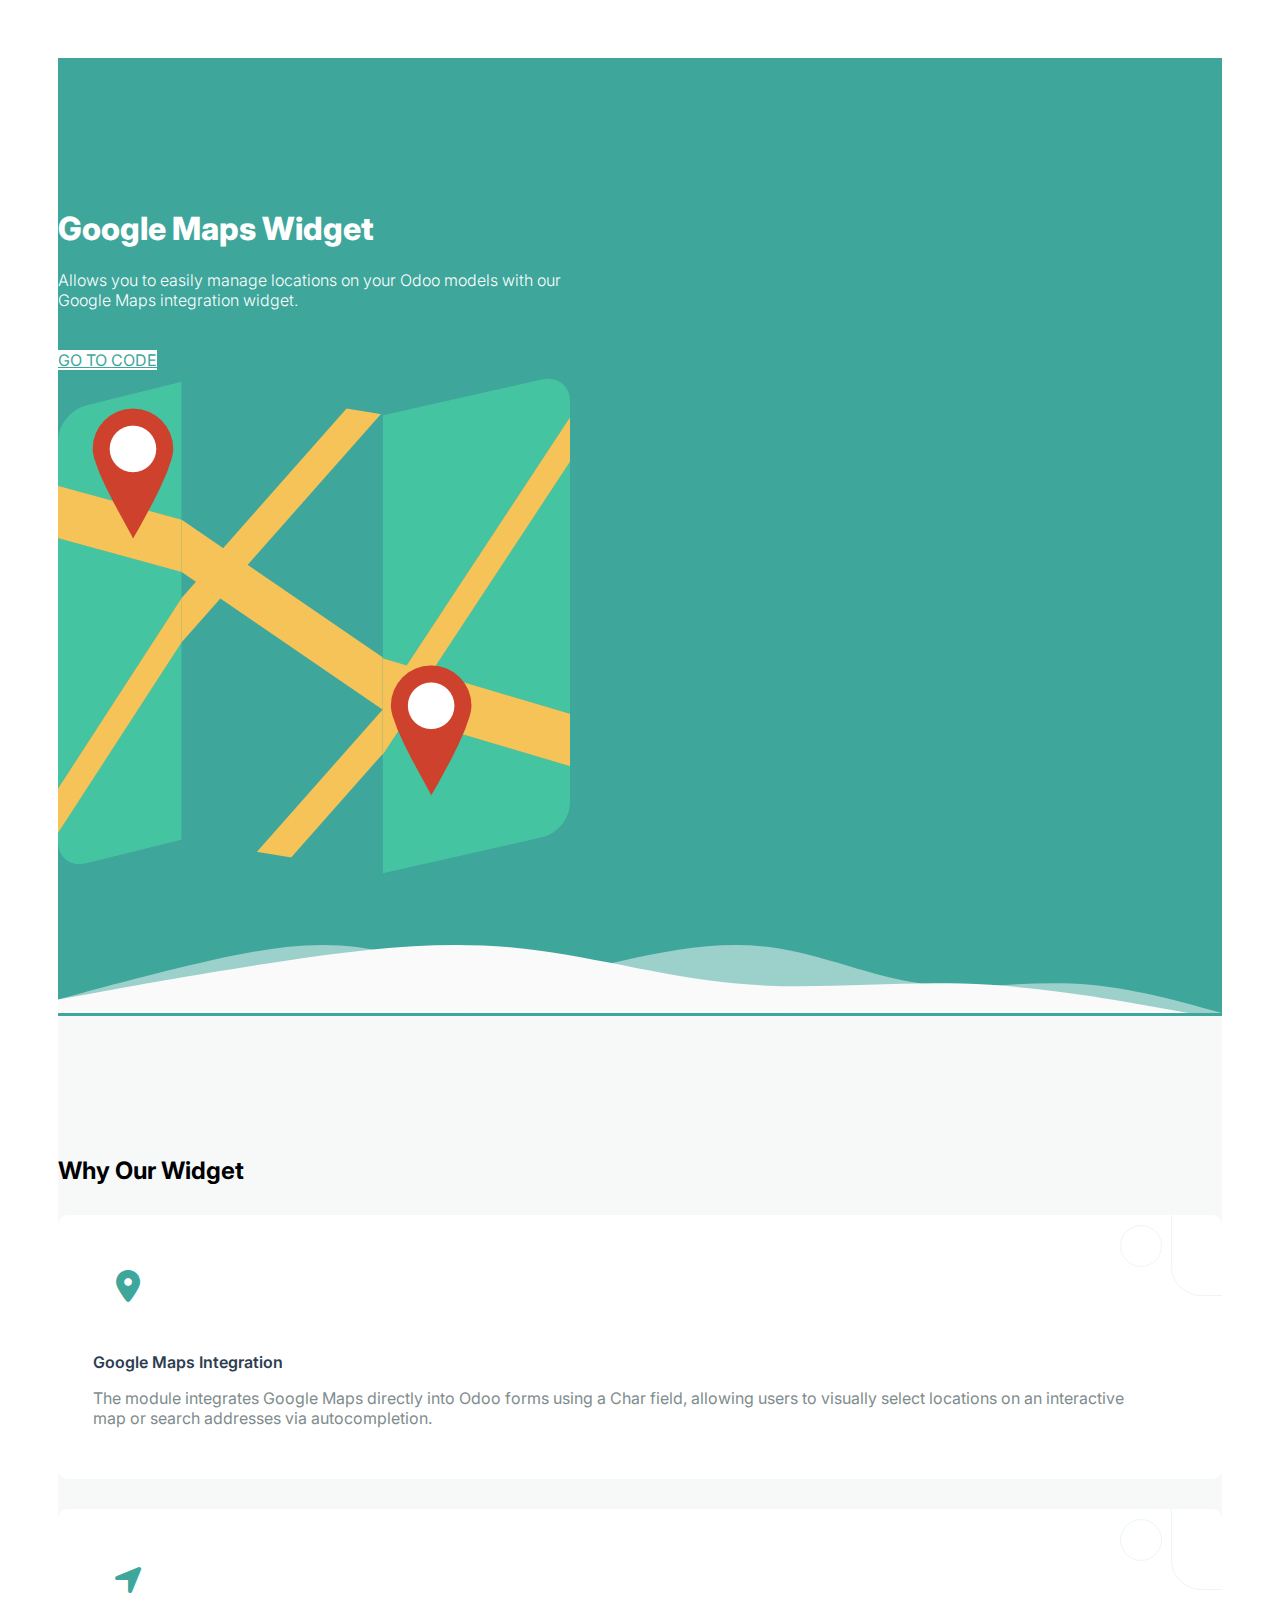
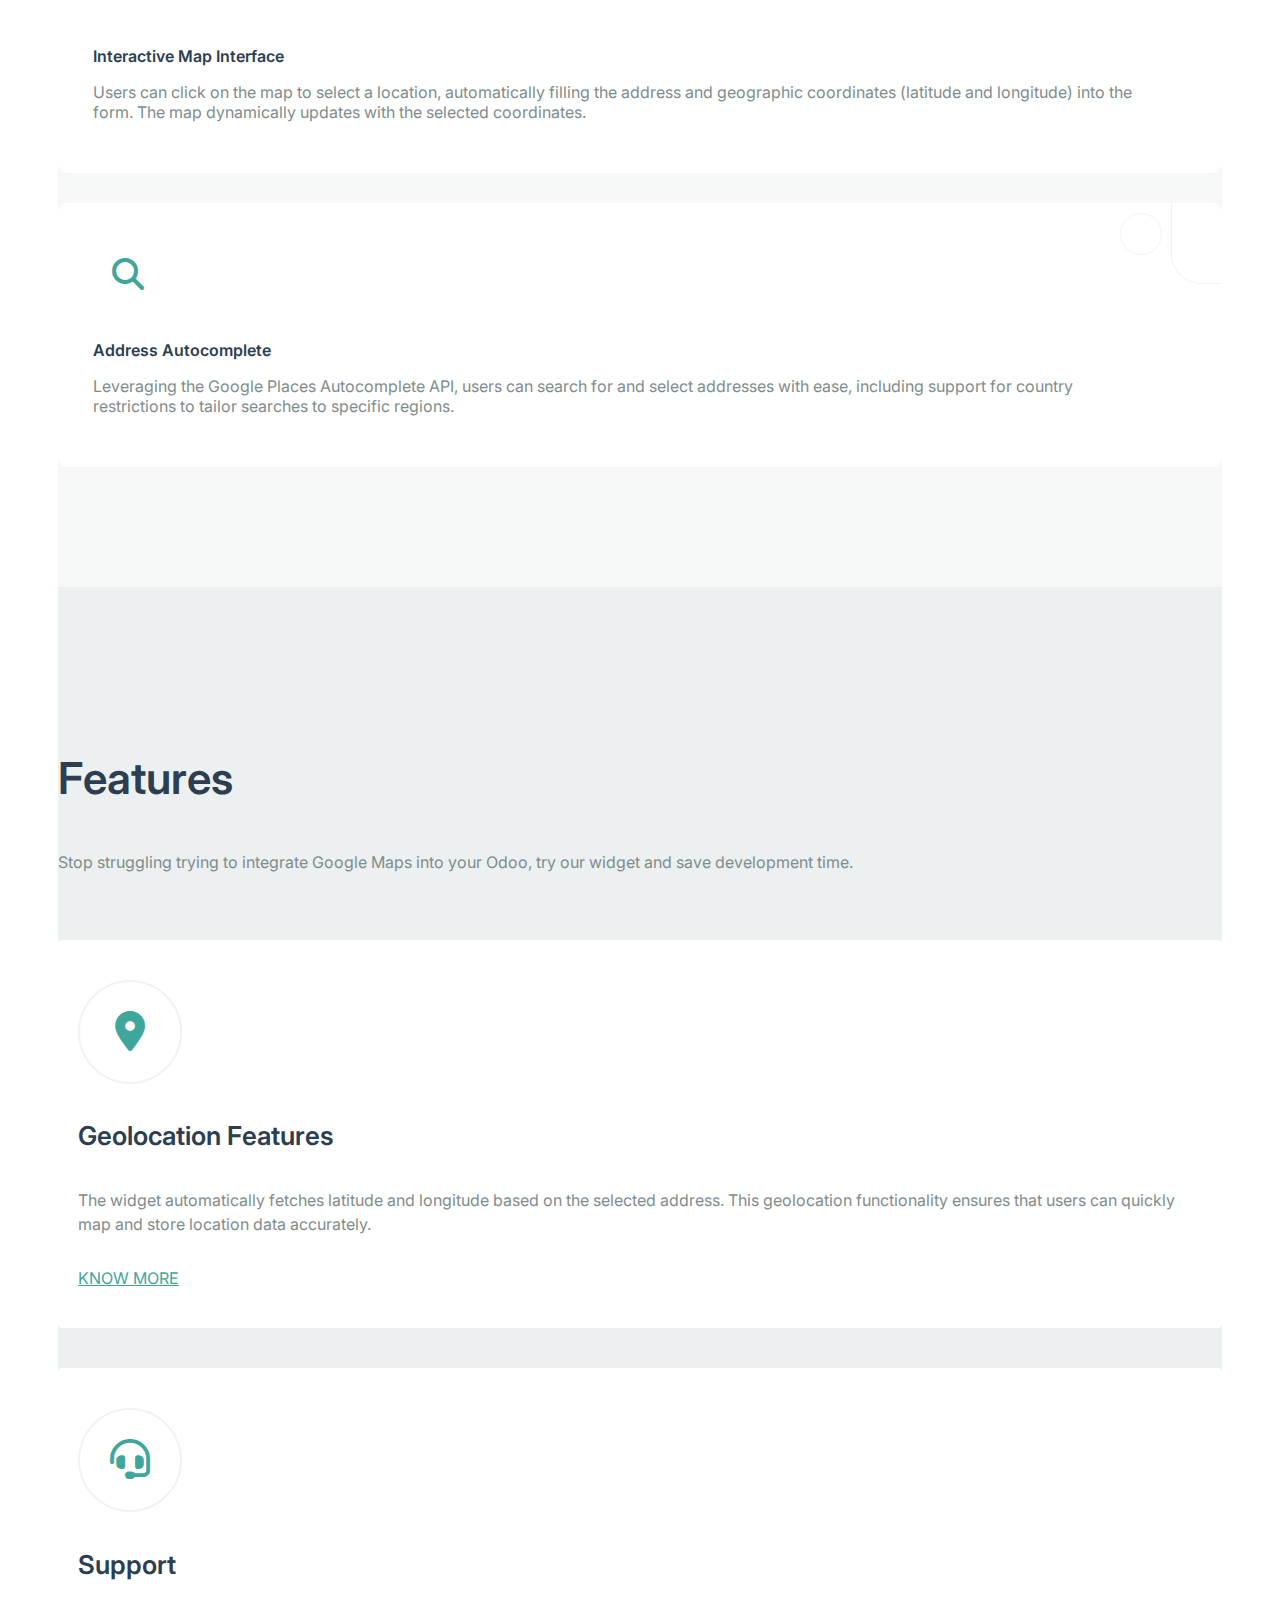
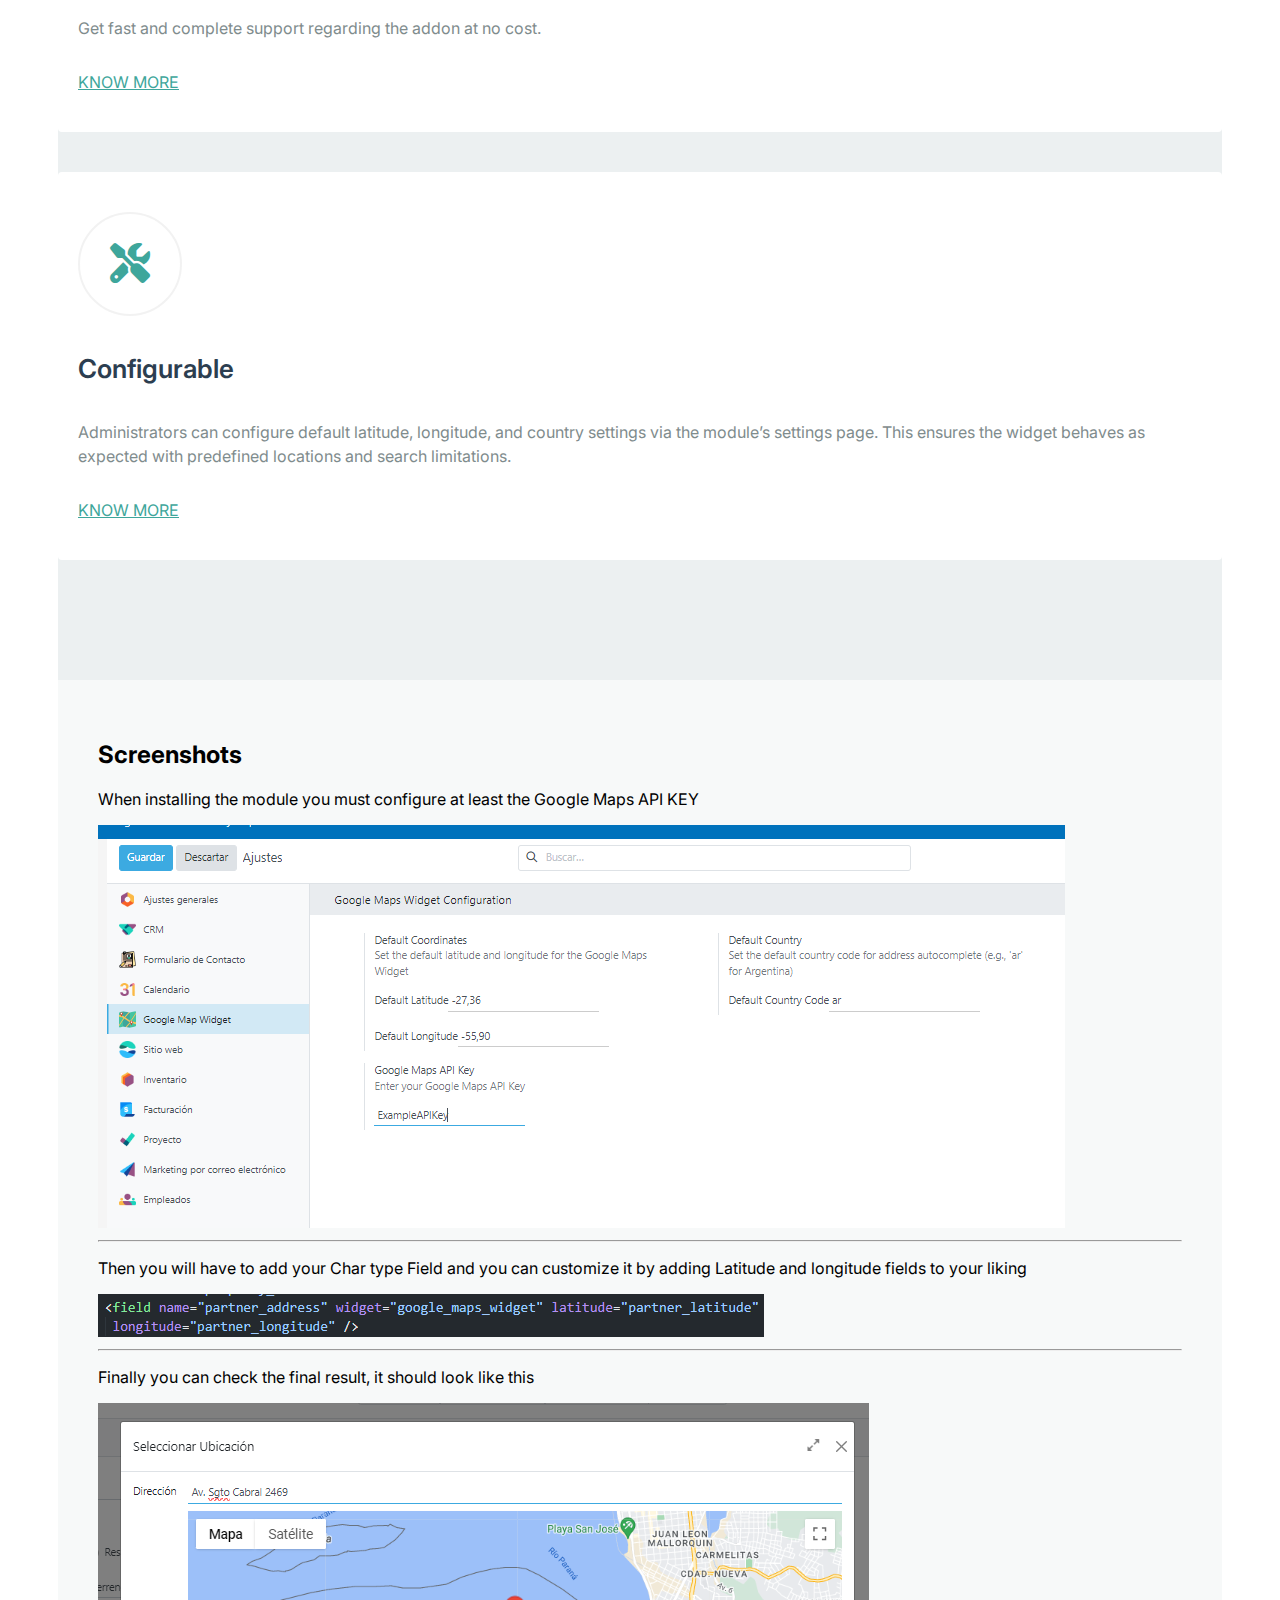
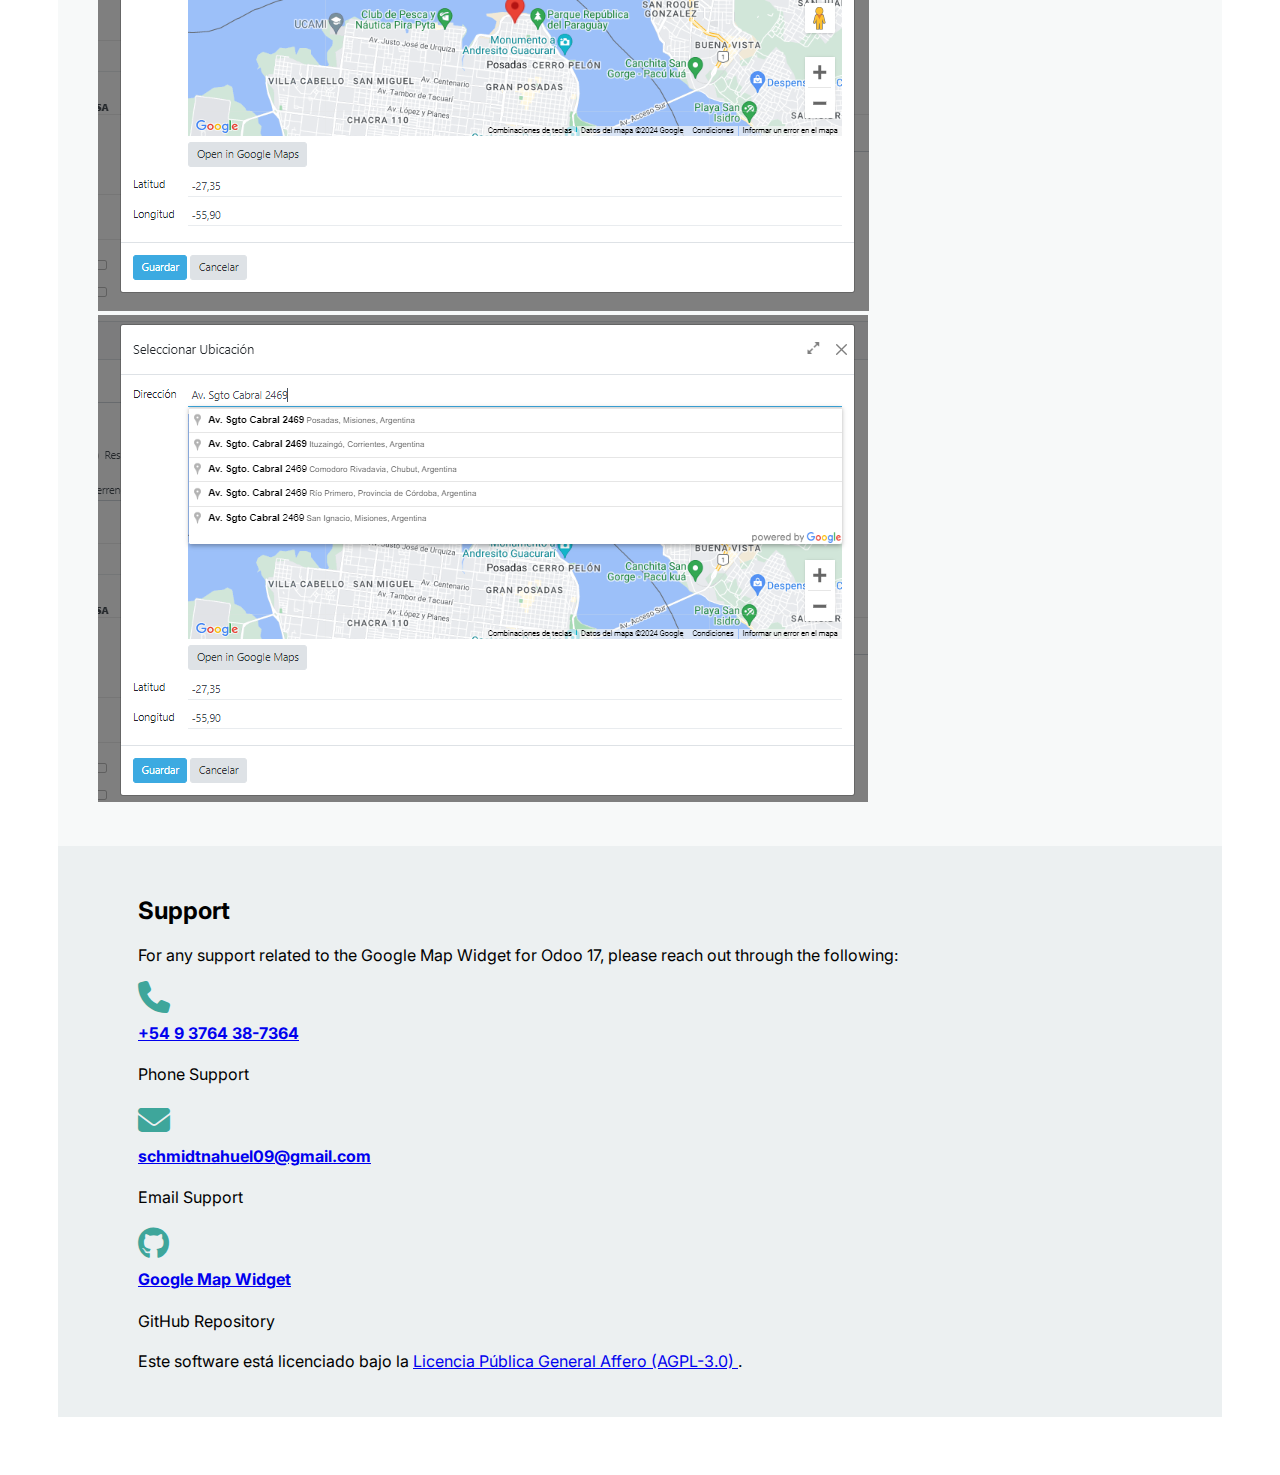
==== google_maps_widget/static/description/index.html @ 8536f98c "Organize module files into separate folder" ====
<!DOCTYPE html>
<html lang="en">
  <head>
    <meta charset="UTF-8" />
    <meta name="viewport" content="width=device-width, initial-scale=1.0" />
    <title>Google Map Widget for Odoo 17</title>
    <link
      rel="stylesheet"
      href="https://cdn.ayroui.com/1.0/css/bootstrap.min.css"
    />
    <link
      href="https://cdnjs.cloudflare.com/ajax/libs/font-awesome/6.2.1/css/all.min.css"
      rel="stylesheet"
    />
    <link rel="preconnect" href="https://fonts.googleapis.com" />
    <link rel="preconnect" href="https://fonts.gstatic.com" crossorigin />
    <link
      href="https://fonts.googleapis.com/css2?family=Inter:wght@400;500;600;700;800&display=swap"
      rel="stylesheet"
    />
    <link rel="stylesheet" href="https://cdn.ayroui.com/1.0/css/starter.css" />
    <style>
      :root {
        --primary: #3ea69b !important;
        --primary-dark: #44c4a1;
        --white: #ffffff;
        --black: #2c3e50;
        --dark-3: #7f8c8d;
        --gray-4: #bdc3c7;
        --light-2: #ecf0f1;
        --light-3: #f7f9f9;
      }

      body {
        padding: 50px;
        font-family: "Inter", sans-serif !important;
      }

      .header-one .header-content-area .primary-btn-outline {
        border-color: var(--primary);
        color: var(--primary);
      }
      .header-one .header-content-area .active.primary-btn-outline,
      .header-one .header-content-area .primary-btn-outline:hover,
      .header-one .header-content-area .primary-btn-outline:focus {
        background: var(--primary-dark);
        color: var(--white);
      }
      .header-one .header-content-area .deactive.primary-btn-outline {
        color: var(--dark-3);
        border-color: var(--gray-4);
        pointer-events: none;
      }

      .header-one {
        position: relative;
        background-color: var(--light-3);
      }
      .header-one .header-content-area {
        background-color: var(--primary);
        position: relative;
        padding: 130px 0;
      }
      @media only screen and (min-width: 768px) and (max-width: 991px) {
        .header-one .header-content-area {
          padding: 100px 0;
        }
      }
      @media (max-width: 767px) {
        .header-one .header-content-area {
          padding: 60px 0;
        }
      }
      @media only screen and (min-width: 1400px) {
        .header-one .header-content-area {
          height: 900px;
        }
      }
      @media (max-width: 767px) {
        .header-one .header-content-area {
          height: 550px;
        }
      }
      .header-one .header-content-area .primary-btn-outline {
        border-color: var(--white);
        background-color: var(--white);
        color: var(--primary);
      }
      .header-one .header-content-area .primary-btn-outline:hover {
        background-color: transparent;
        border-color: var(--white);
        color: var(--white);
      }
      .header-one .header-wrapper {
        position: relative;
      }
      .header-one .header-content {
        max-width: 540px;
        position: relative;
        z-index: 5;
      }
      .header-one .header-title {
        color: var(--white);
        font-weight: 800;
      }
      .header-one .text-lg {
        color: var(--white);
        font-weight: 300;
        margin-top: 16px;
      }
      .header-one .header-btn {
        margin-top: 40px;
      }
      .header-one .header-image {
        text-align: center;
      }
      .header-one .header-image .image {
        max-width: 730px;
      }
      @media only screen and (min-width: 1200px) and (max-width: 1399px) {
        .header-one .header-image .image {
          max-width: 600px;
        }
      }
      @media only screen and (min-width: 992px) and (max-width: 1199px) {
        .header-one .header-image .image {
          max-width: 550px;
        }
      }
      .header-one .header-image .image img {
        width: 100%;
      }
      .header-one .header-shape {
        position: absolute;
        bottom: -1px;
        left: 0;
        right: 0;
        width: 100%;
      }
      .header-one .header-shape img {
        width: 100%;
      }

      .about-one {
        background-color: var(--light-3);
        padding-top: 120px;
        padding-bottom: 120px;
      }
      .about-one .about-title {
        margin-bottom: 20px;
      }
      .about-one .single-about-items {
        margin-top: 30px;
        padding: 35px;
        background-color: var(--white);
        border-radius: 10px;
        box-shadow: var(--shadow-2);
        position: relative;
        overflow: hidden;
        -webkit-transition: all 0.3s ease-out 0s;
        -moz-transition: all 0.3s ease-out 0s;
        -ms-transition: all 0.3s ease-out 0s;
        -o-transition: all 0.3s ease-out 0s;
        transition: all 0.3s ease-out 0s;
      }
      .about-one .single-about-items:hover {
        box-shadow: var(--shadow-4);
      }
      .about-one .single-about-items::before {
        position: absolute;
        content: "";
        right: 0;
        top: 0;
        height: 80px;
        width: 50px;
        border: 1px solid var(--primary);
        border-radius: 0 0 0 30px;
        right: -1px;
        top: -1px;
        opacity: 0.1;
      }
      .about-one .single-about-items::after {
        position: absolute;
        content: "";
        right: 0;
        top: 0;
        height: 40px;
        width: 40px;
        border: 1px solid var(--primary);
        border-radius: 50px;
        right: 60px;
        top: 10px;
        opacity: 0.1;
      }
      .about-one .single-about-items .items-icon {
        width: 70px;
        height: 70px;
        line-height: 85px;
        text-align: center;
        border-radius: 10px;
        background-color: var(--white);
        color: var(--primary);
        box-shadow: var(--shadow-2);
      }
      .about-one .single-about-items .items-icon i {
        font-size: 32px;
      }
      @media only screen and (min-width: 768px) and (max-width: 991px) {
        .about-one .single-about-items .items-icon {
          max-width: 90px;
        }
      }
      @media (max-width: 767px) {
        .about-one .single-about-items .items-icon {
          max-width: 80px;
        }
      }
      .about-one .single-about-items .items-content {
        margin-top: 32px;
      }
      @media only screen and (min-width: 1400px) {
        .about-one .single-about-items .items-content {
          padding-right: 45px;
        }
      }
      @media only screen and (min-width: 1200px) and (max-width: 1399px) {
        .about-one .single-about-items .items-content {
          padding-right: 35px;
        }
      }
      .about-one .single-about-items .items-content .items-title {
        color: var(--black);
        margin-bottom: 15px;
        font-weight: 600;
      }
      .about-one .single-about-items .items-content .text {
        color: var(--dark-3);
      }

      .features-style-one .primary-btn-outline {
        border-color: var(--primary);
        color: var(--primary);
      }
      .features-style-one .active.primary-btn-outline,
      .features-style-one .primary-btn-outline:hover,
      .features-style-one .primary-btn-outline:focus {
        background: var(--primary-dark);
        color: var(--white);
      }
      .features-style-one .deactive.primary-btn-outline {
        color: var(--dark-3);
        border-color: var(--gray-4);
        pointer-events: none;
      }

      .features-one {
        background-color: var(--light-2);
        padding-top: 120px;
        padding-bottom: 120px;
      }
      .features-one .section-title {
        padding-bottom: 10px;
      }
      .features-one .title {
        font-size: 44px;
        font-weight: 600;
        color: var(--black);
        line-height: 55px;
      }
      @media (max-width: 767px) {
        .features-one .title {
          font-size: 30px;
          line-height: 35px;
        }
      }
      .features-one .text {
        font-size: 16px;
        line-height: 24px;
        color: var(--dark-3);
        margin-top: 24px;
      }

      .features-style-one {
        background-color: var(--white);
        padding: 40px 20px;
        margin-top: 40px;
        box-shadow: var(--shadow-2);
        border-radius: 4px;
        transition: all 0.3s;
      }
      .features-style-one:hover {
        box-shadow: var(--shadow-4);
      }
      .features-style-one .features-icon {
        position: relative;
        display: inline-block;
        z-index: 1;
        height: 100px;
        width: 100px;
        line-height: 100px;
        text-align: center;
        font-size: 40px;
        color: var(--primary);
        border: 2px solid rgba(187, 187, 187, 0.192);
        border-radius: 50%;
        -webkit-transition: all 0.3s ease-out 0s;
        -moz-transition: all 0.3s ease-out 0s;
        -ms-transition: all 0.3s ease-out 0s;
        -o-transition: all 0.3s ease-out 0s;
        transition: all 0.3s ease-out 0s;
      }
      @media (max-width: 767px) {
        .features-style-one .features-icon {
          height: 70px;
          width: 70px;
          line-height: 70px;
          font-size: 35px;
        }
      }
      .features-style-one:hover .features-icon {
        border-color: transparent;
        color: var(--white);
        background-color: var(--primary);
      }
      .features-style-one .features-content {
        margin-top: 24px;
      }
      .features-style-one .features-title {
        font-size: 26px;
        line-height: 35px;
        font-weight: 600;
        color: var(--black);
        -webkit-transition: all 0.3s ease-out 0s;
        -moz-transition: all 0.3s ease-out 0s;
        -ms-transition: all 0.3s ease-out 0s;
        -o-transition: all 0.3s ease-out 0s;
        transition: all 0.3s ease-out 0s;
      }
      @media only screen and (min-width: 992px) and (max-width: 1199px),
        (max-width: 767px) {
        .features-style-one .features-title {
          font-size: 22px;
        }
      }
      .features-style-one .text {
        color: var(--dark-3);
        margin-top: 16px;
      }
      .features-style-one .features-btn {
        margin-top: 32px;
      }

      .section-title-one {
        background-color: var(--light-3);
        padding: 40px;
      }
      .contact-info {
        padding: 30px 80px 30px 80px;
        background-color: var(--light-2);
      }
      .contact-info .contact-item {
        margin-bottom: 20px;
      }
      .contact-info i {
        font-size: 2rem;
        color: var(--primary);
      }
      .contact-info h4 {
        margin-top: 10px;
      }
    </style>
  </head>
  <body>
    <section class="header-area header-one">
      <div class="header-content-area">
        <div class="container">
          <div class="row align-items-center">
            <div class="col-lg-6 col-12">
              <div class="header-wrapper">
                <div class="header-content">
                  <h1 class="header-title">Google Maps Widget</h1>
                  <p class="text-lg">
                    Allows you to easily manage locations on your Odoo models
                    with our Google Maps integration widget.
                  </p>
                  <div class="header-btn rounded-buttons">
                    <a
                      class="btn primary-btn-outline btn-lg"
                      href="https://github.com/KloutDevs/odoo_google_maps_widget"
                      target="_blank"
                    >
                      GO TO CODE
                    </a>
                  </div>
                </div>
              </div>
            </div>
            <div class="col-lg-6 col-12">
              <div class="d-none d-lg-block">
                <div class="image">
                  <img
                    src="512.png"
                    alt="Header"
                    width="512px"
                    height="512px"
                  />
                </div>
              </div>
            </div>
          </div>
        </div>
        <div class="header-shape">
          <img src="assets/misc/header-shape.svg" alt="shape" />
        </div>
      </div>
    </section>

    <section class="about-area about-one">
      <div class="container">
        <div class="row">
          <div class="col-lg-12">
            <div class="about-title text-center">
              <h2 class="title fw-bold">Why Our Widget</h2>
            </div>
          </div>
        </div>
        <div class="row justify-content-center">
          <div class="col-md-4 col-sm-8">
            <div class="single-about-items">
              <div class="items-icon">
                <i class="fas fa-map-marker-alt"></i>
              </div>
              <div class="items-content">
                <h4 class="items-title">Google Maps Integration</h4>
                <p class="text">
                  The module integrates Google Maps directly into Odoo forms
                  using a Char field, allowing users to visually select
                  locations on an interactive map or search addresses via
                  autocompletion.
                </p>
              </div>
            </div>
          </div>
          <div class="col-md-4 col-sm-8">
            <div class="single-about-items">
              <div class="items-icon">
                <i class="fas fa-location-arrow"></i>
              </div>
              <div class="items-content">
                <h4 class="items-title">Interactive Map Interface</h4>
                <p class="text">
                  Users can click on the map to select a location, automatically
                  filling the address and geographic coordinates (latitude and
                  longitude) into the form. The map dynamically updates with the
                  selected coordinates.
                </p>
              </div>
            </div>
          </div>
          <div class="col-md-4 col-sm-8">
            <div class="single-about-items">
              <div class="items-icon">
                <i class="fas fa-search"></i>
              </div>
              <div class="items-content">
                <h4 class="items-title">Address Autocomplete</h4>
                <p class="text">
                  Leveraging the Google Places Autocomplete API, users can
                  search for and select addresses with ease, including support
                  for country restrictions to tailor searches to specific
                  regions.
                </p>
              </div>
            </div>
            <!-- single about items -->
          </div>
        </div>
      </div>
    </section>
    <section class="features-area features-one">
      <div class="container">
        <div class="row justify-content-center">
          <div class="col-lg-6">
            <div class="section-title text-center">
              <h3 class="title">Features</h3>
              <p class="text">
                Stop struggling trying to integrate Google Maps into your Odoo,
                try our widget and save development time.
              </p>
            </div>
          </div>
        </div>
        <div class="row justify-content-center">
          <div class="col-lg-4 col-md-7 col-sm-9">
            <div class="features-style-one text-center">
              <div class="features-icon">
                <i class="fas fa-map-marker-alt"></i>
              </div>
              <div class="features-content">
                <h4 class="features-title">Geolocation Features</h4>
                <p class="text">
                  The widget automatically fetches latitude and longitude based
                  on the selected address. This geolocation functionality
                  ensures that users can quickly map and store location data
                  accurately.
                </p>
                <div class="features-btn rounded-buttons">
                  <a
                    class="btn primary-btn-outline rounded-full"
                    href="javascript:void(0)"
                  >
                    KNOW MORE
                  </a>
                </div>
              </div>
            </div>
          </div>
          <div class="col-lg-4 col-md-7 col-sm-9">
            <div class="features-style-one text-center">
              <div class="features-icon">
                <i class="fas fa-headset"></i>
              </div>
              <div class="features-content">
                <h4 class="features-title">Support</h4>
                <p class="text">
                  Get fast and complete support regarding the addon at no cost.
                </p>
                <div class="features-btn rounded-buttons">
                  <a
                    class="btn primary-btn-outline rounded-full"
                    href="javascript:void(0)"
                  >
                    KNOW MORE
                  </a>
                </div>
              </div>
            </div>
          </div>
          <div class="col-lg-4 col-md-7 col-sm-9">
            <div class="features-style-one text-center">
              <div class="features-icon">
                <i class="fas fa-tools"></i>
              </div>
              <div class="features-content">
                <h4 class="features-title">Configurable</h4>
                <p class="text">
                  Administrators can configure default latitude, longitude, and
                  country settings via the module’s settings page. This ensures
                  the widget behaves as expected with predefined locations and
                  search limitations.
                </p>
                <div class="features-btn rounded-buttons">
                  <a
                    class="btn primary-btn-outline rounded-full"
                    href="javascript:void(0)"
                  >
                    KNOW MORE
                  </a>
                </div>
              </div>
            </div>
          </div>
        </div>
      </div>
    </section>

    <div class="section-title-one pt-4">
      <div class="container">
        <div class="row">
          <div class="col-lg-12">
            <div class="text-center">
              <div class="content">
                <h2 class="fw-bold">Screenshots</h2>
                <p>
                  When installing the module you must configure at least the
                  Google Maps API KEY
                </p>
              </div>
              <img
                src="assets/screenshots/Screenshot_66.png"
                class="img-fluid"
                alt="Screenshot 65"
              />
            </div>
          </div>
          <hr />
          <div class="col-lg-12">
            <div class="text-center">
              <div class="content">
                <p>
                  Then you will have to add your Char type Field and you can
                  customize it by adding Latitude and longitude fields to your
                  liking
                </p>
              </div>
              <img
                src="assets/screenshots/Screenshot_65.png"
                class="img-fluid"
                alt="Screenshot 65"
              />
            </div>
          </div>
          <hr class="mt-4" />
          <div class="col-lg-12">
            <div class="text-center">
              <div class="content">
                <p>
                  Finally you can check the final result, it should look like
                  this
                </p>
              </div>
              <img
                src="assets/screenshots/Screenshot_63.png"
                class="img-fluid"
                alt="Screenshot 65"
              />
              <img
                src="assets/screenshots/Screenshot_64.png"
                class="img-fluid mt-3"
                alt="Screenshot 65"
              />
            </div>
          </div>
        </div>
      </div>
    </div>

    <section class="contact-info">
      <div class="container text-center">
        <h2>Support</h2>
        <p>
          For any support related to the Google Map Widget for Odoo 17, please
          reach out through the following:
        </p>
        <div class="row pt-5">
          <div class="col-md-4 contact-item">
            <i class="fas fa-phone"></i>
            <h4>
              <a
                href="https://wa.me/543764354375?text=Hello,%20I%20come%20for%20your%20Odoo%20Google%20Map%20Widget%20plugin."
                >+54 9 3764 38-7364</a
              >
            </h4>
            <p>Phone Support</p>
          </div>
          <div class="col-md-4 contact-item">
            <i class="fas fa-envelope"></i>
            <h4>
              <a href="mailto:schmidtnahuel09@gmail.com"
                >schmidtnahuel09@gmail.com</a
              >
            </h4>
            <p>Email Support</p>
          </div>
          <div class="col-md-4 contact-item">
            <i class="fab fa-github"></i>
            <h4>
              <a
                href="https://github.com/KloutDevs/odoo_google_maps_widget/"
                target="_blank"
                >Google Map Widget</a
              >
            </h4>
            <p>GitHub Repository</p>
          </div>
        </div>
      </div>
      <p class="mt-5 text-center">
        Este software está licenciado bajo la
        <a
          href="https://www.gnu.org/licenses/agpl-3.0.html"
          target="_blank"
          rel="noopener noreferrer"
        >
          Licencia Pública General Affero (AGPL-3.0) </a
        >.
      </p>
    </section>
  </body>
</html>
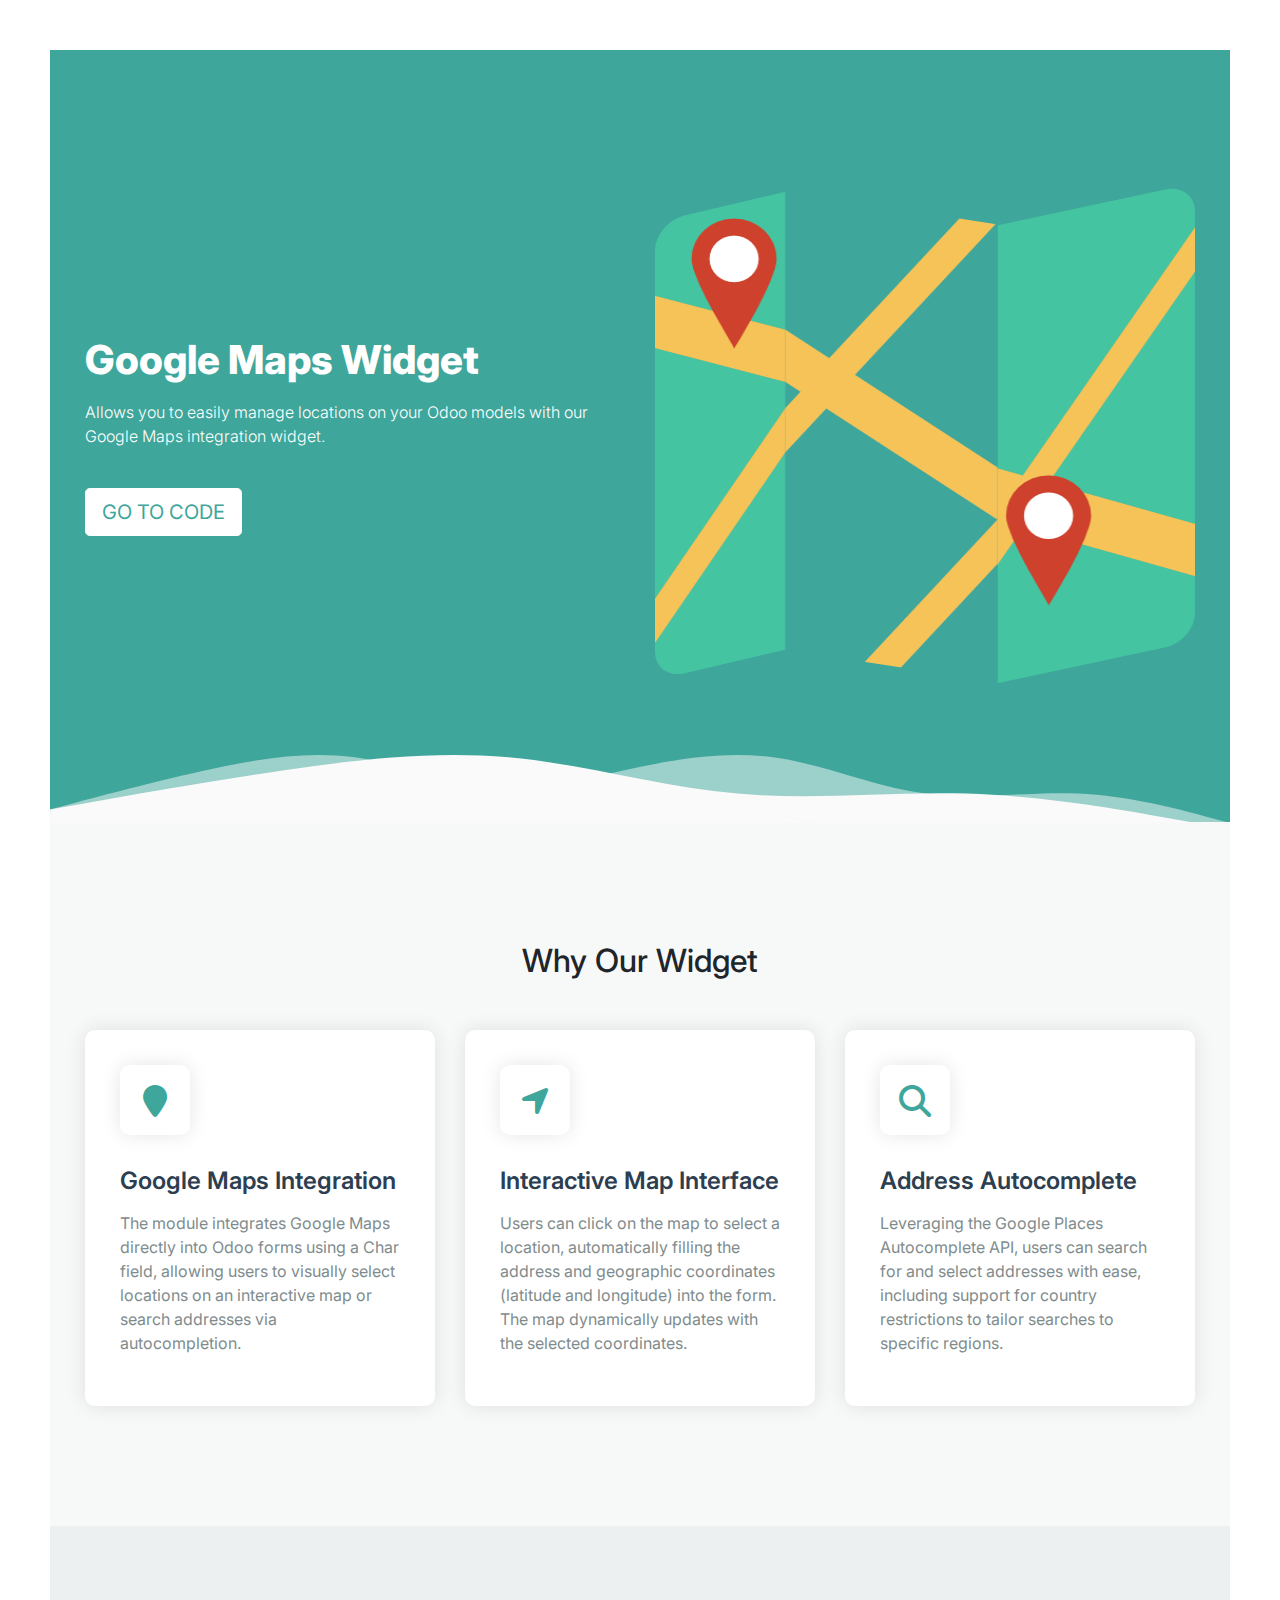
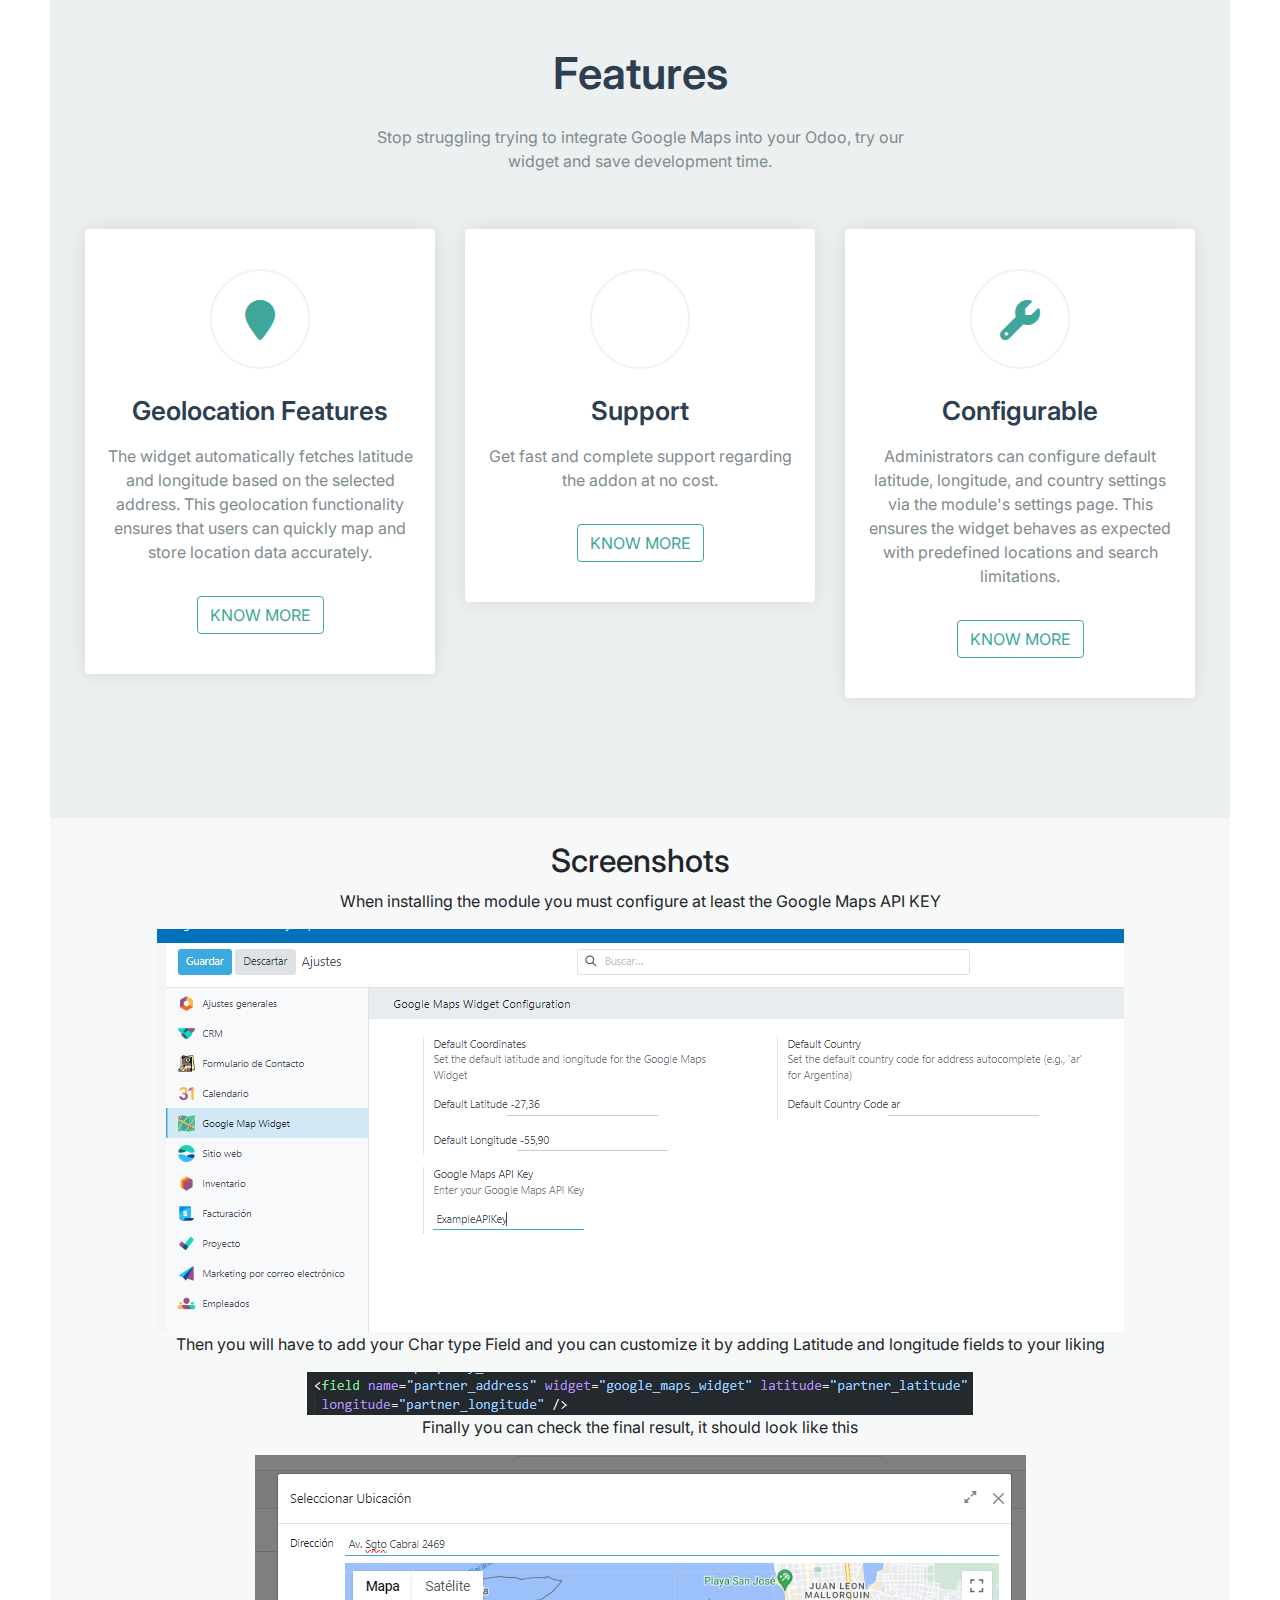
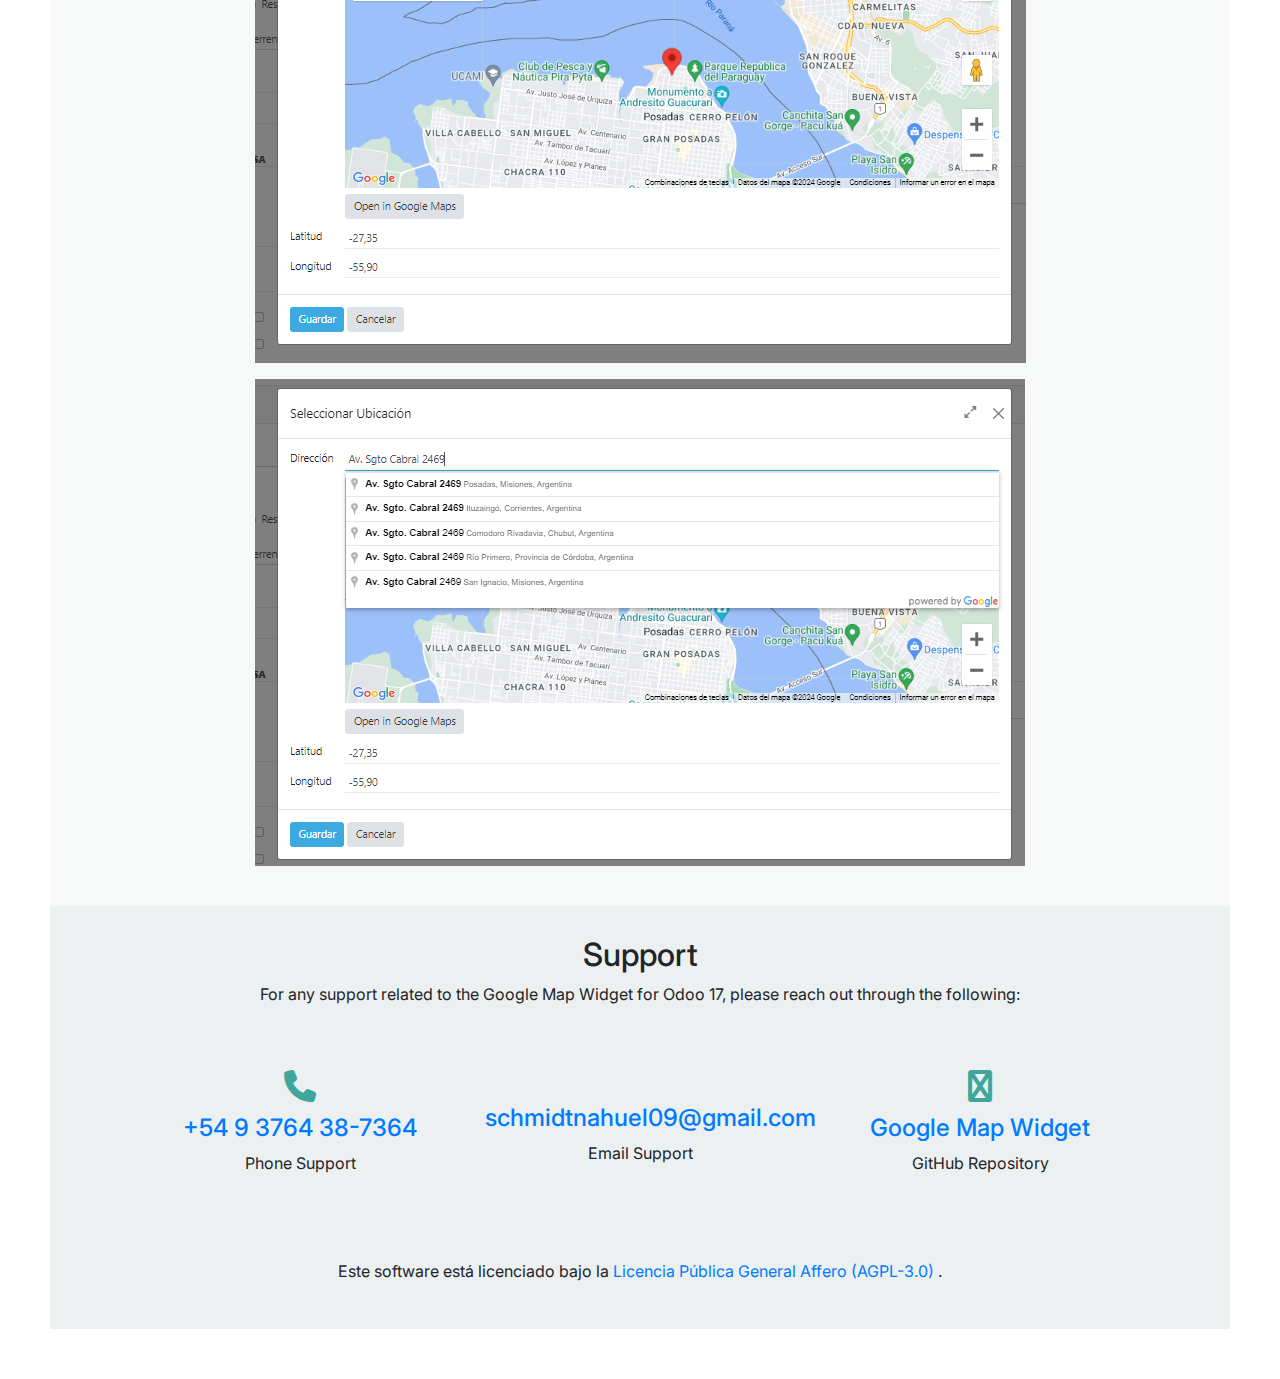
==== commit 253731b8: "Fixed description" ====
--- a/google_maps_widget/static/description/index.html
+++ b/google_maps_widget/static/description/index.html
@@ -6,7 +6,9 @@
     <title>Google Map Widget for Odoo 17</title>
     <link
       rel="stylesheet"
-      href="https://cdn.ayroui.com/1.0/css/bootstrap.min.css"
+      href="https://cdn.jsdelivr.net/npm/bootstrap@4.0.0/dist/css/bootstrap.min.css"
+      integrity="sha384-Gn5384xqQ1aoWXA+058RXPxPg6fy4IWvTNh0E263XmFcJlSAwiGgFAW/dAiS6JXm"
+      crossorigin="anonymous"
     />
     <link
       href="https://cdnjs.cloudflare.com/ajax/libs/font-awesome/6.2.1/css/all.min.css"
@@ -19,375 +21,50 @@
       rel="stylesheet"
     />
     <link rel="stylesheet" href="https://cdn.ayroui.com/1.0/css/starter.css" />
-    <style>
-      :root {
-        --primary: #3ea69b !important;
-        --primary-dark: #44c4a1;
-        --white: #ffffff;
-        --black: #2c3e50;
-        --dark-3: #7f8c8d;
-        --gray-4: #bdc3c7;
-        --light-2: #ecf0f1;
-        --light-3: #f7f9f9;
-      }
-
-      body {
-        padding: 50px;
-        font-family: "Inter", sans-serif !important;
-      }
-
-      .header-one .header-content-area .primary-btn-outline {
-        border-color: var(--primary);
-        color: var(--primary);
-      }
-      .header-one .header-content-area .active.primary-btn-outline,
-      .header-one .header-content-area .primary-btn-outline:hover,
-      .header-one .header-content-area .primary-btn-outline:focus {
-        background: var(--primary-dark);
-        color: var(--white);
-      }
-      .header-one .header-content-area .deactive.primary-btn-outline {
-        color: var(--dark-3);
-        border-color: var(--gray-4);
-        pointer-events: none;
-      }
-
-      .header-one {
-        position: relative;
-        background-color: var(--light-3);
-      }
-      .header-one .header-content-area {
-        background-color: var(--primary);
-        position: relative;
-        padding: 130px 0;
-      }
-      @media only screen and (min-width: 768px) and (max-width: 991px) {
-        .header-one .header-content-area {
-          padding: 100px 0;
-        }
-      }
-      @media (max-width: 767px) {
-        .header-one .header-content-area {
-          padding: 60px 0;
-        }
-      }
-      @media only screen and (min-width: 1400px) {
-        .header-one .header-content-area {
-          height: 900px;
-        }
-      }
-      @media (max-width: 767px) {
-        .header-one .header-content-area {
-          height: 550px;
-        }
-      }
-      .header-one .header-content-area .primary-btn-outline {
-        border-color: var(--white);
-        background-color: var(--white);
-        color: var(--primary);
-      }
-      .header-one .header-content-area .primary-btn-outline:hover {
-        background-color: transparent;
-        border-color: var(--white);
-        color: var(--white);
-      }
-      .header-one .header-wrapper {
-        position: relative;
-      }
-      .header-one .header-content {
-        max-width: 540px;
-        position: relative;
-        z-index: 5;
-      }
-      .header-one .header-title {
-        color: var(--white);
-        font-weight: 800;
-      }
-      .header-one .text-lg {
-        color: var(--white);
-        font-weight: 300;
-        margin-top: 16px;
-      }
-      .header-one .header-btn {
-        margin-top: 40px;
-      }
-      .header-one .header-image {
-        text-align: center;
-      }
-      .header-one .header-image .image {
-        max-width: 730px;
-      }
-      @media only screen and (min-width: 1200px) and (max-width: 1399px) {
-        .header-one .header-image .image {
-          max-width: 600px;
-        }
-      }
-      @media only screen and (min-width: 992px) and (max-width: 1199px) {
-        .header-one .header-image .image {
-          max-width: 550px;
-        }
-      }
-      .header-one .header-image .image img {
-        width: 100%;
-      }
-      .header-one .header-shape {
-        position: absolute;
-        bottom: -1px;
-        left: 0;
-        right: 0;
-        width: 100%;
-      }
-      .header-one .header-shape img {
-        width: 100%;
-      }
-
-      .about-one {
-        background-color: var(--light-3);
-        padding-top: 120px;
-        padding-bottom: 120px;
-      }
-      .about-one .about-title {
-        margin-bottom: 20px;
-      }
-      .about-one .single-about-items {
-        margin-top: 30px;
-        padding: 35px;
-        background-color: var(--white);
-        border-radius: 10px;
-        box-shadow: var(--shadow-2);
-        position: relative;
-        overflow: hidden;
-        -webkit-transition: all 0.3s ease-out 0s;
-        -moz-transition: all 0.3s ease-out 0s;
-        -ms-transition: all 0.3s ease-out 0s;
-        -o-transition: all 0.3s ease-out 0s;
-        transition: all 0.3s ease-out 0s;
-      }
-      .about-one .single-about-items:hover {
-        box-shadow: var(--shadow-4);
-      }
-      .about-one .single-about-items::before {
-        position: absolute;
-        content: "";
-        right: 0;
-        top: 0;
-        height: 80px;
-        width: 50px;
-        border: 1px solid var(--primary);
-        border-radius: 0 0 0 30px;
-        right: -1px;
-        top: -1px;
-        opacity: 0.1;
-      }
-      .about-one .single-about-items::after {
-        position: absolute;
-        content: "";
-        right: 0;
-        top: 0;
-        height: 40px;
-        width: 40px;
-        border: 1px solid var(--primary);
-        border-radius: 50px;
-        right: 60px;
-        top: 10px;
-        opacity: 0.1;
-      }
-      .about-one .single-about-items .items-icon {
-        width: 70px;
-        height: 70px;
-        line-height: 85px;
-        text-align: center;
-        border-radius: 10px;
-        background-color: var(--white);
-        color: var(--primary);
-        box-shadow: var(--shadow-2);
-      }
-      .about-one .single-about-items .items-icon i {
-        font-size: 32px;
-      }
-      @media only screen and (min-width: 768px) and (max-width: 991px) {
-        .about-one .single-about-items .items-icon {
-          max-width: 90px;
-        }
-      }
-      @media (max-width: 767px) {
-        .about-one .single-about-items .items-icon {
-          max-width: 80px;
-        }
-      }
-      .about-one .single-about-items .items-content {
-        margin-top: 32px;
-      }
-      @media only screen and (min-width: 1400px) {
-        .about-one .single-about-items .items-content {
-          padding-right: 45px;
-        }
-      }
-      @media only screen and (min-width: 1200px) and (max-width: 1399px) {
-        .about-one .single-about-items .items-content {
-          padding-right: 35px;
-        }
-      }
-      .about-one .single-about-items .items-content .items-title {
-        color: var(--black);
-        margin-bottom: 15px;
-        font-weight: 600;
-      }
-      .about-one .single-about-items .items-content .text {
-        color: var(--dark-3);
-      }
-
-      .features-style-one .primary-btn-outline {
-        border-color: var(--primary);
-        color: var(--primary);
-      }
-      .features-style-one .active.primary-btn-outline,
-      .features-style-one .primary-btn-outline:hover,
-      .features-style-one .primary-btn-outline:focus {
-        background: var(--primary-dark);
-        color: var(--white);
-      }
-      .features-style-one .deactive.primary-btn-outline {
-        color: var(--dark-3);
-        border-color: var(--gray-4);
-        pointer-events: none;
-      }
-
-      .features-one {
-        background-color: var(--light-2);
-        padding-top: 120px;
-        padding-bottom: 120px;
-      }
-      .features-one .section-title {
-        padding-bottom: 10px;
-      }
-      .features-one .title {
-        font-size: 44px;
-        font-weight: 600;
-        color: var(--black);
-        line-height: 55px;
-      }
-      @media (max-width: 767px) {
-        .features-one .title {
-          font-size: 30px;
-          line-height: 35px;
-        }
-      }
-      .features-one .text {
-        font-size: 16px;
-        line-height: 24px;
-        color: var(--dark-3);
-        margin-top: 24px;
-      }
-
-      .features-style-one {
-        background-color: var(--white);
-        padding: 40px 20px;
-        margin-top: 40px;
-        box-shadow: var(--shadow-2);
-        border-radius: 4px;
-        transition: all 0.3s;
-      }
-      .features-style-one:hover {
-        box-shadow: var(--shadow-4);
-      }
-      .features-style-one .features-icon {
-        position: relative;
-        display: inline-block;
-        z-index: 1;
-        height: 100px;
-        width: 100px;
-        line-height: 100px;
-        text-align: center;
-        font-size: 40px;
-        color: var(--primary);
-        border: 2px solid rgba(187, 187, 187, 0.192);
-        border-radius: 50%;
-        -webkit-transition: all 0.3s ease-out 0s;
-        -moz-transition: all 0.3s ease-out 0s;
-        -ms-transition: all 0.3s ease-out 0s;
-        -o-transition: all 0.3s ease-out 0s;
-        transition: all 0.3s ease-out 0s;
-      }
-      @media (max-width: 767px) {
-        .features-style-one .features-icon {
-          height: 70px;
-          width: 70px;
-          line-height: 70px;
-          font-size: 35px;
-        }
-      }
-      .features-style-one:hover .features-icon {
-        border-color: transparent;
-        color: var(--white);
-        background-color: var(--primary);
-      }
-      .features-style-one .features-content {
-        margin-top: 24px;
-      }
-      .features-style-one .features-title {
-        font-size: 26px;
-        line-height: 35px;
-        font-weight: 600;
-        color: var(--black);
-        -webkit-transition: all 0.3s ease-out 0s;
-        -moz-transition: all 0.3s ease-out 0s;
-        -ms-transition: all 0.3s ease-out 0s;
-        -o-transition: all 0.3s ease-out 0s;
-        transition: all 0.3s ease-out 0s;
-      }
-      @media only screen and (min-width: 992px) and (max-width: 1199px),
-        (max-width: 767px) {
-        .features-style-one .features-title {
-          font-size: 22px;
-        }
-      }
-      .features-style-one .text {
-        color: var(--dark-3);
-        margin-top: 16px;
-      }
-      .features-style-one .features-btn {
-        margin-top: 32px;
-      }
-
-      .section-title-one {
-        background-color: var(--light-3);
-        padding: 40px;
-      }
-      .contact-info {
-        padding: 30px 80px 30px 80px;
-        background-color: var(--light-2);
-      }
-      .contact-info .contact-item {
-        margin-bottom: 20px;
-      }
-      .contact-info i {
-        font-size: 2rem;
-        color: var(--primary);
-      }
-      .contact-info h4 {
-        margin-top: 10px;
-      }
-    </style>
   </head>
-  <body>
-    <section class="header-area header-one">
-      <div class="header-content-area">
+  <body style="padding: 50px; font-family: 'Inter', sans-serif !important">
+    <section
+      class="header-area header-one"
+      style="position: relative; background-color: #f7f9f9"
+    >
+      <div
+        class="header-content-area"
+        style="background-color: #3ea69b; position: relative; padding: 130px 0"
+      >
         <div class="container">
           <div class="row align-items-center">
             <div class="col-lg-6 col-12">
               <div class="header-wrapper">
-                <div class="header-content">
-                  <h1 class="header-title">Google Maps Widget</h1>
-                  <p class="text-lg">
+                <div
+                  class="header-content"
+                  style="max-width: 540px; position: relative; z-index: 5"
+                >
+                  <h1
+                    class="header-title"
+                    style="color: #ffffff; font-weight: 800"
+                  >
+                    Google Maps Widget
+                  </h1>
+                  <p
+                    class="text-lg"
+                    style="color: #ffffff; font-weight: 300; margin-top: 16px"
+                  >
                     Allows you to easily manage locations on your Odoo models
                     with our Google Maps integration widget.
                   </p>
-                  <div class="header-btn rounded-buttons">
+                  <div
+                    class="header-btn rounded-buttons"
+                    style="margin-top: 40px"
+                  >
                     <a
                       class="btn primary-btn-outline btn-lg"
                       href="https://github.com/KloutDevs/odoo_google_maps_widget"
                       target="_blank"
+                      style="
+                        border-color: #ffffff;
+                        background-color: #ffffff;
+                        color: #3ea69b;
+                      "
                     >
                       GO TO CODE
                     </a>
@@ -397,42 +74,94 @@
             </div>
             <div class="col-lg-6 col-12">
               <div class="d-none d-lg-block">
-                <div class="image">
+                <div class="image" style="text-align: center">
                   <img
                     src="512.png"
                     alt="Header"
                     width="512px"
                     height="512px"
+                    style="max-width: 730px; width: 100%"
                   />
                 </div>
               </div>
             </div>
           </div>
         </div>
-        <div class="header-shape">
-          <img src="assets/misc/header-shape.svg" alt="shape" />
+        <div
+          class="header-shape"
+          style="
+            position: absolute;
+            bottom: -1px;
+            left: 0;
+            right: 0;
+            width: 100%;
+          "
+        >
+          <img
+            src="assets/misc/header-shape.svg"
+            alt="shape"
+            style="width: 100%"
+          />
         </div>
       </div>
     </section>
 
-    <section class="about-area about-one">
+    <section
+      class="about-area about-one"
+      style="
+        background-color: #f7f9f9;
+        padding-top: 120px;
+        padding-bottom: 120px;
+      "
+    >
       <div class="container">
         <div class="row">
           <div class="col-lg-12">
             <div class="about-title text-center">
-              <h2 class="title fw-bold">Why Our Widget</h2>
+              <h2 class="title fw-bold" style="margin-bottom: 20px">
+                Why Our Widget
+              </h2>
             </div>
           </div>
         </div>
         <div class="row justify-content-center">
           <div class="col-md-4 col-sm-8">
-            <div class="single-about-items">
-              <div class="items-icon">
-                <i class="fas fa-map-marker-alt"></i>
-              </div>
-              <div class="items-content">
-                <h4 class="items-title">Google Maps Integration</h4>
-                <p class="text">
+            <div
+              class="single-about-items"
+              style="
+                margin-top: 30px;
+                padding: 35px;
+                background-color: #ffffff;
+                border-radius: 10px;
+                box-shadow: 0 0 20px rgb(0 0 0 / 10%);
+                position: relative;
+                overflow: hidden;
+                transition: all 0.3s ease-out 0s;
+              "
+            >
+              <div
+                class="items-icon"
+                style="
+                  width: 70px;
+                  height: 70px;
+                  line-height: 85px;
+                  text-align: center;
+                  border-radius: 10px;
+                  background-color: #ffffff;
+                  color: #3ea69b;
+                  box-shadow: 0 0 20px rgb(0 0 0 / 10%);
+                "
+              >
+                <i class="fa fa-map-marker" style="font-size: 32px"></i>
+              </div>
+              <div class="items-content" style="margin-top: 32px">
+                <h4
+                  class="items-title"
+                  style="color: #2c3e50; margin-bottom: 15px; font-weight: 600"
+                >
+                  Google Maps Integration
+                </h4>
+                <p class="text" style="color: #7f8c8d">
                   The module integrates Google Maps directly into Odoo forms
                   using a Char field, allowing users to visually select
                   locations on an interactive map or search addresses via
@@ -442,13 +171,42 @@
             </div>
           </div>
           <div class="col-md-4 col-sm-8">
-            <div class="single-about-items">
-              <div class="items-icon">
-                <i class="fas fa-location-arrow"></i>
-              </div>
-              <div class="items-content">
-                <h4 class="items-title">Interactive Map Interface</h4>
-                <p class="text">
+            <div
+              class="single-about-items"
+              style="
+                margin-top: 30px;
+                padding: 35px;
+                background-color: #ffffff;
+                border-radius: 10px;
+                box-shadow: 0 0 20px rgb(0 0 0 / 10%);
+                position: relative;
+                overflow: hidden;
+                transition: all 0.3s ease-out 0s;
+              "
+            >
+              <div
+                class="items-icon"
+                style="
+                  width: 70px;
+                  height: 70px;
+                  line-height: 85px;
+                  text-align: center;
+                  border-radius: 10px;
+                  background-color: #ffffff;
+                  color: #3ea69b;
+                  box-shadow: 0 0 20px rgb(0 0 0 / 10%);
+                "
+              >
+                <i class="fa fa-location-arrow" style="font-size: 32px"></i>
+              </div>
+              <div class="items-content" style="margin-top: 32px">
+                <h4
+                  class="items-title"
+                  style="color: #2c3e50; margin-bottom: 15px; font-weight: 600"
+                >
+                  Interactive Map Interface
+                </h4>
+                <p class="text" style="color: #7f8c8d">
                   Users can click on the map to select a location, automatically
                   filling the address and geographic coordinates (latitude and
                   longitude) into the form. The map dynamically updates with the
@@ -458,13 +216,42 @@
             </div>
           </div>
           <div class="col-md-4 col-sm-8">
-            <div class="single-about-items">
-              <div class="items-icon">
-                <i class="fas fa-search"></i>
-              </div>
-              <div class="items-content">
-                <h4 class="items-title">Address Autocomplete</h4>
-                <p class="text">
+            <div
+              class="single-about-items"
+              style="
+                margin-top: 30px;
+                padding: 35px;
+                background-color: #ffffff;
+                border-radius: 10px;
+                box-shadow: 0 0 20px rgb(0 0 0 / 10%);
+                position: relative;
+                overflow: hidden;
+                transition: all 0.3s ease-out 0s;
+              "
+            >
+              <div
+                class="items-icon"
+                style="
+                  width: 70px;
+                  height: 70px;
+                  line-height: 85px;
+                  text-align: center;
+                  border-radius: 10px;
+                  background-color: #ffffff;
+                  color: #3ea69b;
+                  box-shadow: 0 0 20px rgb(0 0 0 / 10%);
+                "
+              >
+                <i class="fa fa-search" style="font-size: 32px"></i>
+              </div>
+              <div class="items-content" style="margin-top: 32px">
+                <h4
+                  class="items-title"
+                  style="color: #2c3e50; margin-bottom: 15px; font-weight: 600"
+                >
+                  Address Autocomplete
+                </h4>
+                <p class="text" style="color: #7f8c8d">
                   Leveraging the Google Places Autocomplete API, users can
                   search for and select addresses with ease, including support
                   for country restrictions to tailor searches to specific
@@ -472,18 +259,42 @@
                 </p>
               </div>
             </div>
-            <!-- single about items -->
           </div>
         </div>
       </div>
     </section>
-    <section class="features-area features-one">
+    <section
+      class="features-area features-one"
+      style="
+        background-color: #ecf0f1;
+        padding-top: 120px;
+        padding-bottom: 120px;
+      "
+    >
       <div class="container">
         <div class="row justify-content-center">
           <div class="col-lg-6">
             <div class="section-title text-center">
-              <h3 class="title">Features</h3>
-              <p class="text">
+              <h3
+                class="title"
+                style="
+                  font-size: 44px;
+                  font-weight: 600;
+                  color: #2c3e50;
+                  line-height: 55px;
+                "
+              >
+                Features
+              </h3>
+              <p
+                class="text"
+                style="
+                  font-size: 16px;
+                  line-height: 24px;
+                  color: #7f8c8d;
+                  margin-top: 24px;
+                "
+              >
                 Stop struggling trying to integrate Google Maps into your Odoo,
                 try our widget and save development time.
               </p>
@@ -492,22 +303,63 @@
         </div>
         <div class="row justify-content-center">
           <div class="col-lg-4 col-md-7 col-sm-9">
-            <div class="features-style-one text-center">
-              <div class="features-icon">
-                <i class="fas fa-map-marker-alt"></i>
-              </div>
-              <div class="features-content">
-                <h4 class="features-title">Geolocation Features</h4>
-                <p class="text">
+            <div
+              class="features-style-one text-center"
+              style="
+                background-color: #ffffff;
+                padding: 40px 20px;
+                margin-top: 40px;
+                box-shadow: 0 0 20px rgb(0 0 0 / 10%);
+                border-radius: 4px;
+                transition: all 0.3s;
+              "
+            >
+              <div
+                class="features-icon"
+                style="
+                  position: relative;
+                  display: inline-block;
+                  z-index: 1;
+                  height: 100px;
+                  width: 100px;
+                  line-height: 100px;
+                  text-align: center;
+                  font-size: 40px;
+                  color: #3ea69b;
+                  border: 2px solid rgba(187, 187, 187, 0.192);
+                  border-radius: 50%;
+                  transition: all 0.3s ease-out 0s;
+                "
+              >
+                <i class="fa fa-map-marker"></i>
+              </div>
+              <div class="features-content" style="margin-top: 24px">
+                <h4
+                  class="features-title"
+                  style="
+                    font-size: 26px;
+                    line-height: 35px;
+                    font-weight: 600;
+                    color: #2c3e50;
+                    transition: all 0.3s ease-out 0s;
+                  "
+                >
+                  Geolocation Features
+                </h4>
+                <p class="text" style="color: #7f8c8d; margin-top: 16px">
                   The widget automatically fetches latitude and longitude based
                   on the selected address. This geolocation functionality
                   ensures that users can quickly map and store location data
                   accurately.
                 </p>
-                <div class="features-btn rounded-buttons">
+                <div
+                  class="features-btn rounded-buttons"
+                  style="margin-top: 32px"
+                >
                   <a
                     class="btn primary-btn-outline rounded-full"
                     href="javascript:void(0)"
+                    style="border-color: #3ea69b; color: #3ea69b"
                   >
                     KNOW MORE
                   </a>
@@ -516,19 +368,60 @@
             </div>
           </div>
           <div class="col-lg-4 col-md-7 col-sm-9">
-            <div class="features-style-one text-center">
-              <div class="features-icon">
-                <i class="fas fa-headset"></i>
-              </div>
-              <div class="features-content">
-                <h4 class="features-title">Support</h4>
-                <p class="text">
+            <div
+              class="features-style-one text-center"
+              style="
+                background-color: #ffffff;
+                padding: 40px 20px;
+                margin-top: 40px;
+                box-shadow: 0 0 20px rgb(0 0 0 / 10%);
+                border-radius: 4px;
+                transition: all 0.3s;
+              "
+            >
+              <div
+                class="features-icon"
+                style="
+                  position: relative;
+                  display: inline-block;
+                  z-index: 1;
+                  height: 100px;
+                  width: 100px;
+                  line-height: 100px;
+                  text-align: center;
+                  font-size: 40px;
+                  color: #3ea69b;
+                  border: 2px solid rgba(187, 187, 187, 0.192);
+                  border-radius: 50%;
+                  transition: all 0.3s ease-out 0s;
+                "
+              >
+                <i class="fa fa-comments-o"></i>
+              </div>
+              <div class="features-content" style="margin-top: 24px">
+                <h4
+                  class="features-title"
+                  style="
+                    font-size: 26px;
+                    line-height: 35px;
+                    font-weight: 600;
+                    color: #2c3e50;
+                    transition: all 0.3s ease-out 0s;
+                  "
+                >
+                  Support
+                </h4>
+                <p class="text" style="color: #7f8c8d; margin-top: 16px">
                   Get fast and complete support regarding the addon at no cost.
                 </p>
-                <div class="features-btn rounded-buttons">
+                <div
+                  class="features-btn rounded-buttons"
+                  style="margin-top: 32px"
+                >
                   <a
                     class="btn primary-btn-outline rounded-full"
                     href="javascript:void(0)"
+                    style="border-color: #3ea69b; color: #3ea69b"
                   >
                     KNOW MORE
                   </a>
@@ -537,22 +430,63 @@
             </div>
           </div>
           <div class="col-lg-4 col-md-7 col-sm-9">
-            <div class="features-style-one text-center">
-              <div class="features-icon">
-                <i class="fas fa-tools"></i>
-              </div>
-              <div class="features-content">
-                <h4 class="features-title">Configurable</h4>
-                <p class="text">
+            <div
+              class="features-style-one text-center"
+              style="
+                background-color: #ffffff;
+                padding: 40px 20px;
+                margin-top: 40px;
+                box-shadow: 0 0 20px rgb(0 0 0 / 10%);
+                border-radius: 4px;
+                transition: all 0.3s;
+              "
+            >
+              <div
+                class="features-icon"
+                style="
+                  position: relative;
+                  display: inline-block;
+                  z-index: 1;
+                  height: 100px;
+                  width: 100px;
+                  line-height: 100px;
+                  text-align: center;
+                  font-size: 40px;
+                  color: #3ea69b;
+                  border: 2px solid rgba(187, 187, 187, 0.192);
+                  border-radius: 50%;
+                  transition: all 0.3s ease-out 0s;
+                "
+              >
+                <i class="fa fa-wrench"></i>
+              </div>
+              <div class="features-content" style="margin-top: 24px">
+                <h4
+                  class="features-title"
+                  style="
+                    font-size: 26px;
+                    line-height: 35px;
+                    font-weight: 600;
+                    color: #2c3e50;
+                    transition: all 0.3s ease-out 0s;
+                  "
+                >
+                  Configurable
+                </h4>
+                <p class="text" style="color: #7f8c8d; margin-top: 16px">
                   Administrators can configure default latitude, longitude, and
-                  country settings via the module’s settings page. This ensures
+                  country settings via the module's settings page. This ensures
                   the widget behaves as expected with predefined locations and
                   search limitations.
                 </p>
-                <div class="features-btn rounded-buttons">
+                <div
+                  class="features-btn rounded-buttons"
+                  style="margin-top: 32px"
+                >
                   <a
                     class="btn primary-btn-outline rounded-full"
                     href="javascript:void(0)"
+                    style="border-color: #3ea69b; color: #3ea69b"
                   >
                     KNOW MORE
                   </a>
@@ -564,7 +498,10 @@
       </div>
     </section>
 
-    <div class="section-title-one pt-4">
+    <div
+      class="section-title-one pt-4"
+      style="background-color: #f7f9f9; padding: 40px"
+    >
       <div class="container">
         <div class="row">
           <div class="col-lg-12">
@@ -625,7 +562,10 @@
       </div>
     </div>
 
-    <section class="contact-info">
+    <section
+      class="contact-info"
+      style="padding: 30px 80px 30px 80px; background-color: #ecf0f1"
+    >
       <div class="container text-center">
         <h2>Support</h2>
         <p>
@@ -633,9 +573,9 @@
           reach out through the following:
         </p>
         <div class="row pt-5">
-          <div class="col-md-4 contact-item">
-            <i class="fas fa-phone"></i>
-            <h4>
+          <div class="col-md-4 contact-item" style="margin-bottom: 20px">
+            <i class="fa fa-phone" style="font-size: 2rem; color: #3ea69b"></i>
+            <h4 style="margin-top: 10px">
               <a
                 href="https://wa.me/543764354375?text=Hello,%20I%20come%20for%20your%20Odoo%20Google%20Map%20Widget%20plugin."
                 >+54 9 3764 38-7364</a
@@ -643,18 +583,24 @@
             </h4>
             <p>Phone Support</p>
           </div>
-          <div class="col-md-4 contact-item">
-            <i class="fas fa-envelope"></i>
-            <h4>
+          <div class="col-md-4 contact-item" style="margin-bottom: 20px">
+            <i
+              class="fa fa-envelope-o"
+              style="font-size: 2rem; color: #3ea69b"
+            ></i>
+            <h4 style="margin-top: 10px">
               <a href="mailto:schmidtnahuel09@gmail.com"
                 >schmidtnahuel09@gmail.com</a
               >
             </h4>
             <p>Email Support</p>
           </div>
-          <div class="col-md-4 contact-item">
-            <i class="fab fa-github"></i>
-            <h4>
+          <div class="col-md-4 contact-item" style="margin-bottom: 20px">
+            <i
+              class="fa fa-github"
+              style="font-size: 2rem; color: #3ea69b"
+            ></i>
+            <h4 style="margin-top: 10px">
               <a
                 href="https://github.com/KloutDevs/odoo_google_maps_widget/"
                 target="_blank"
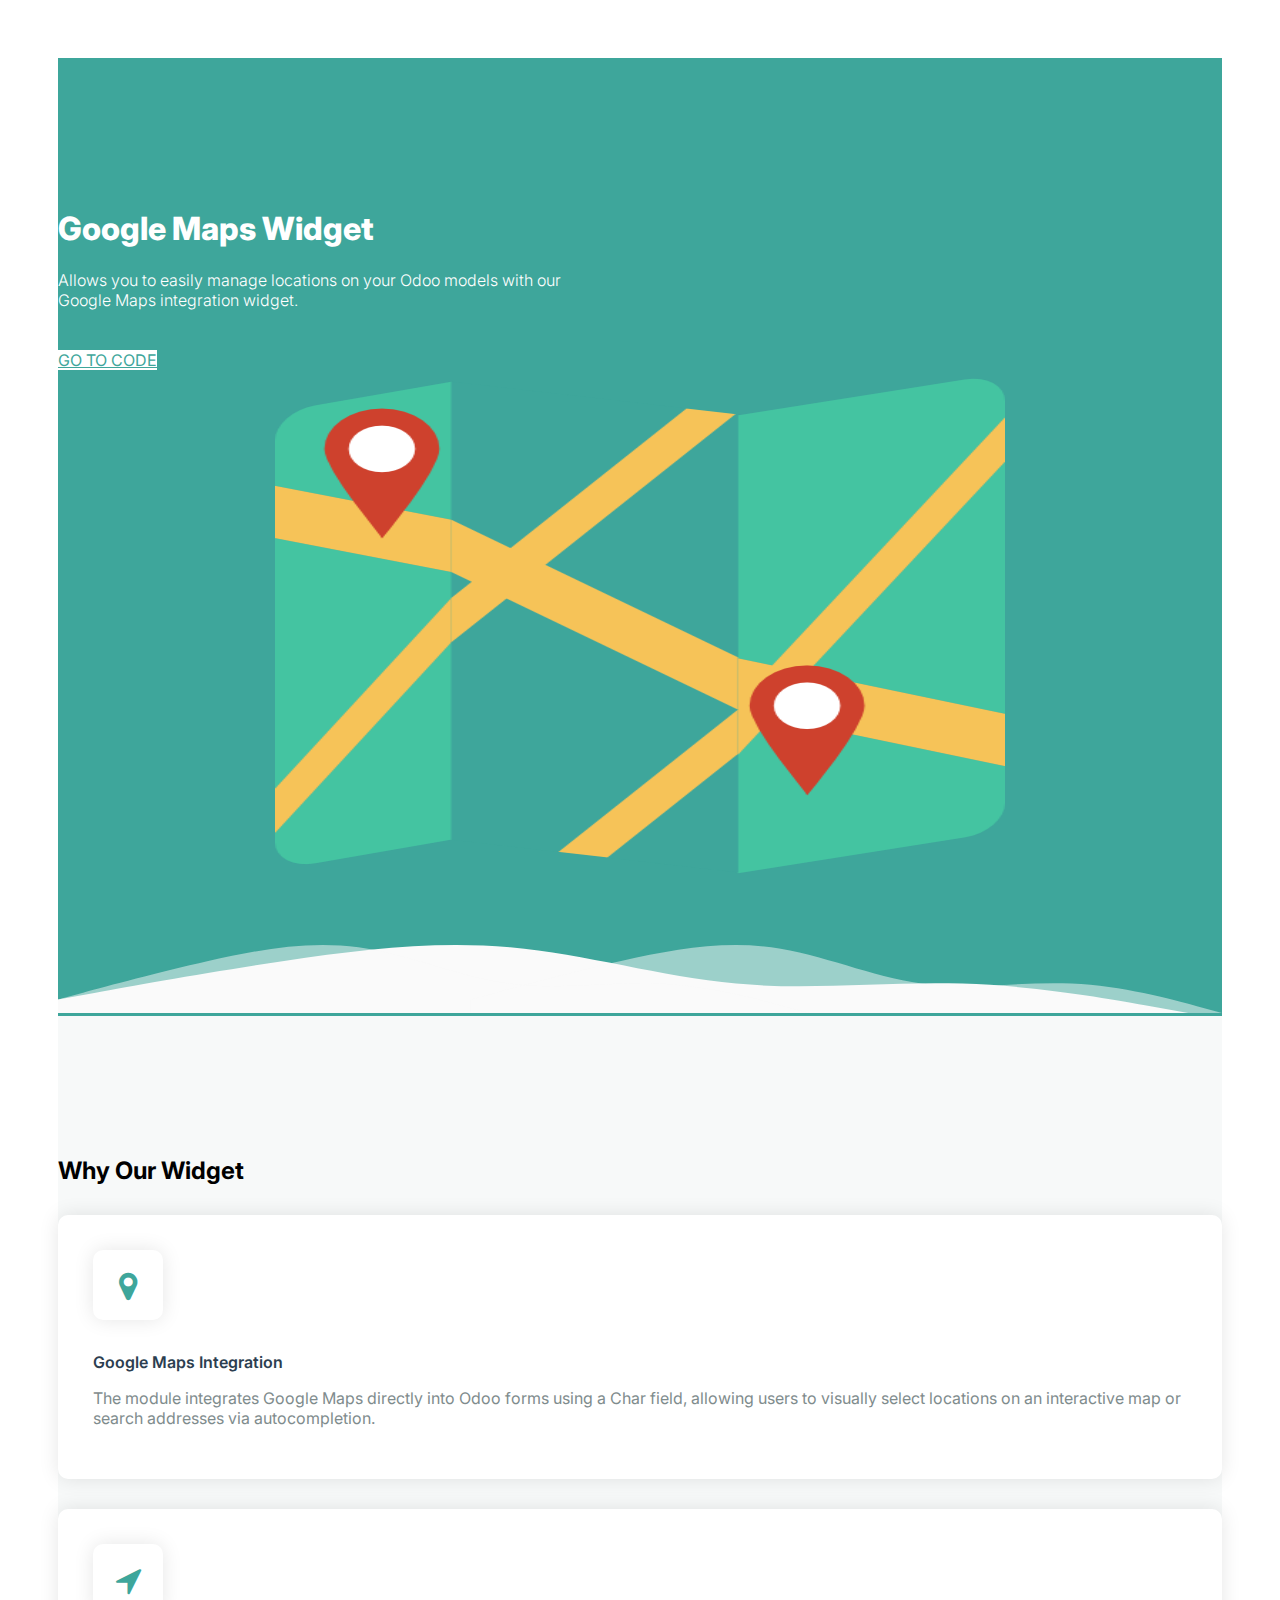
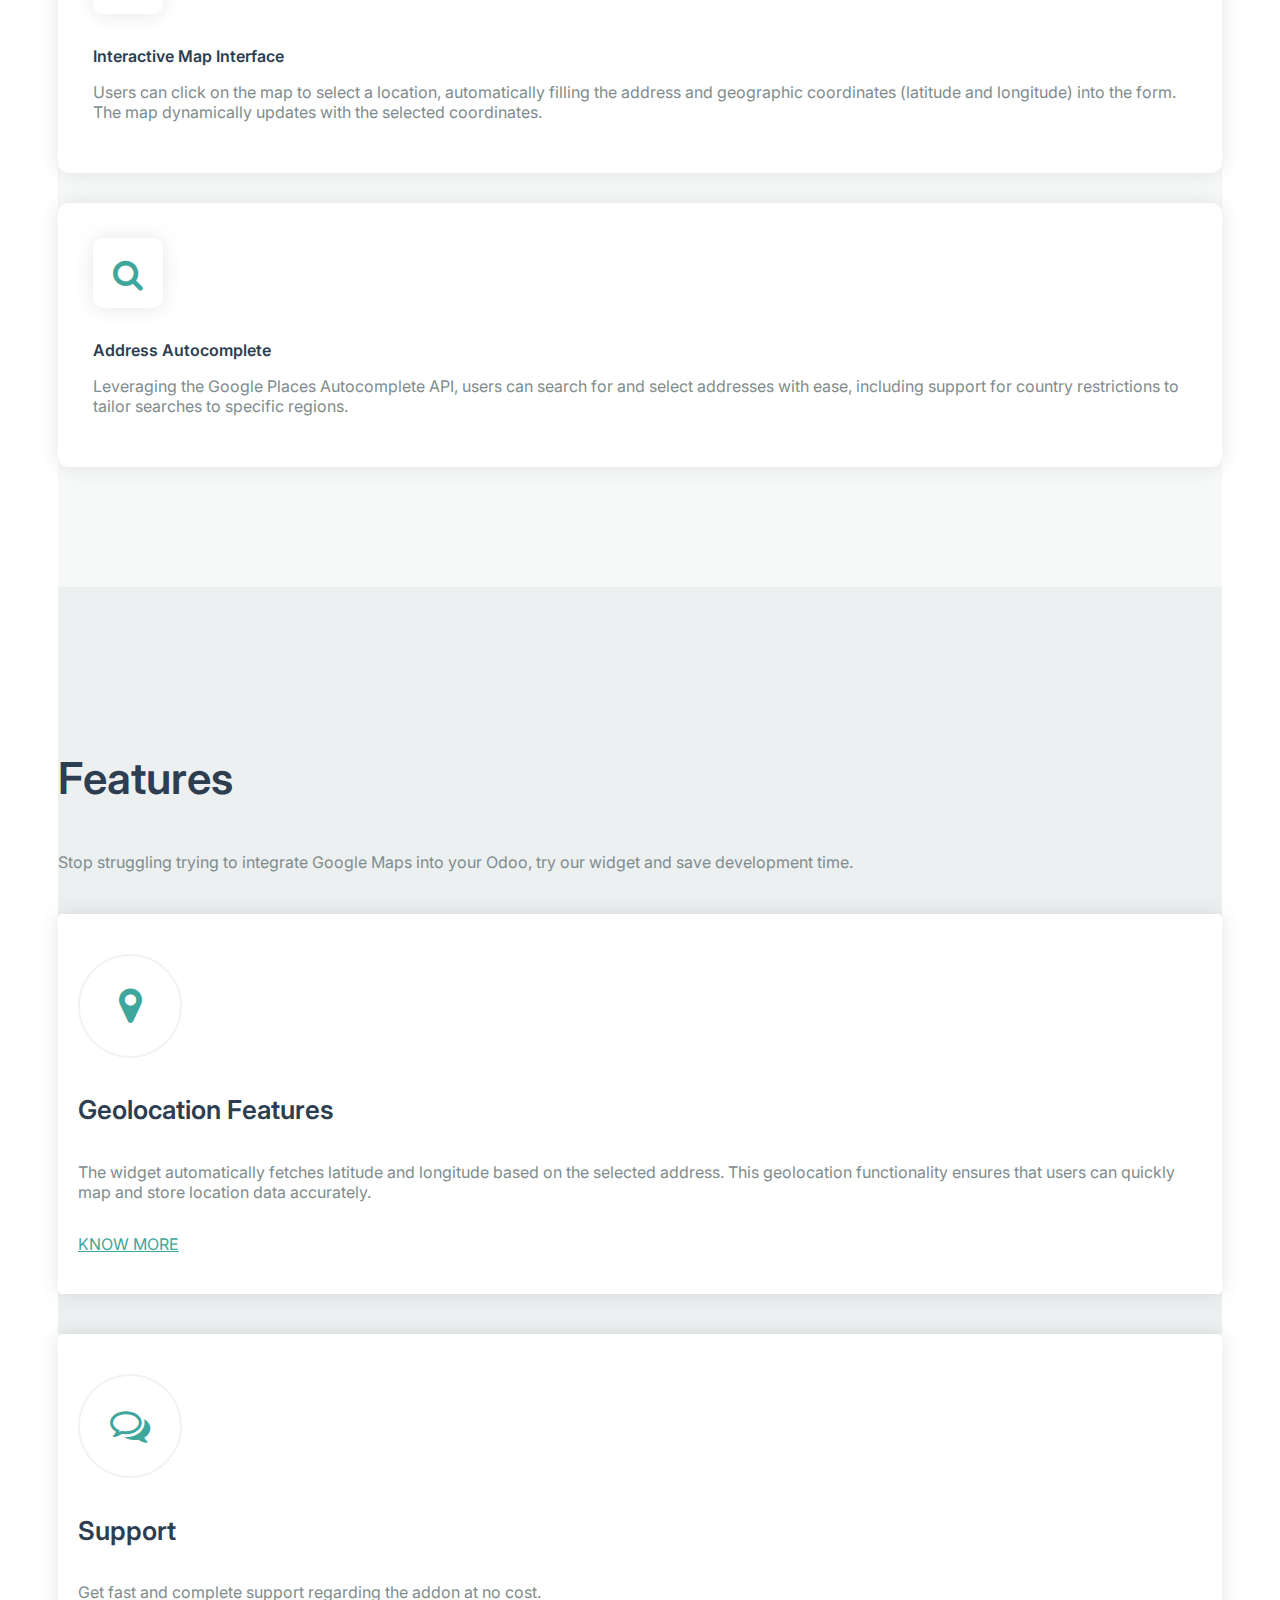
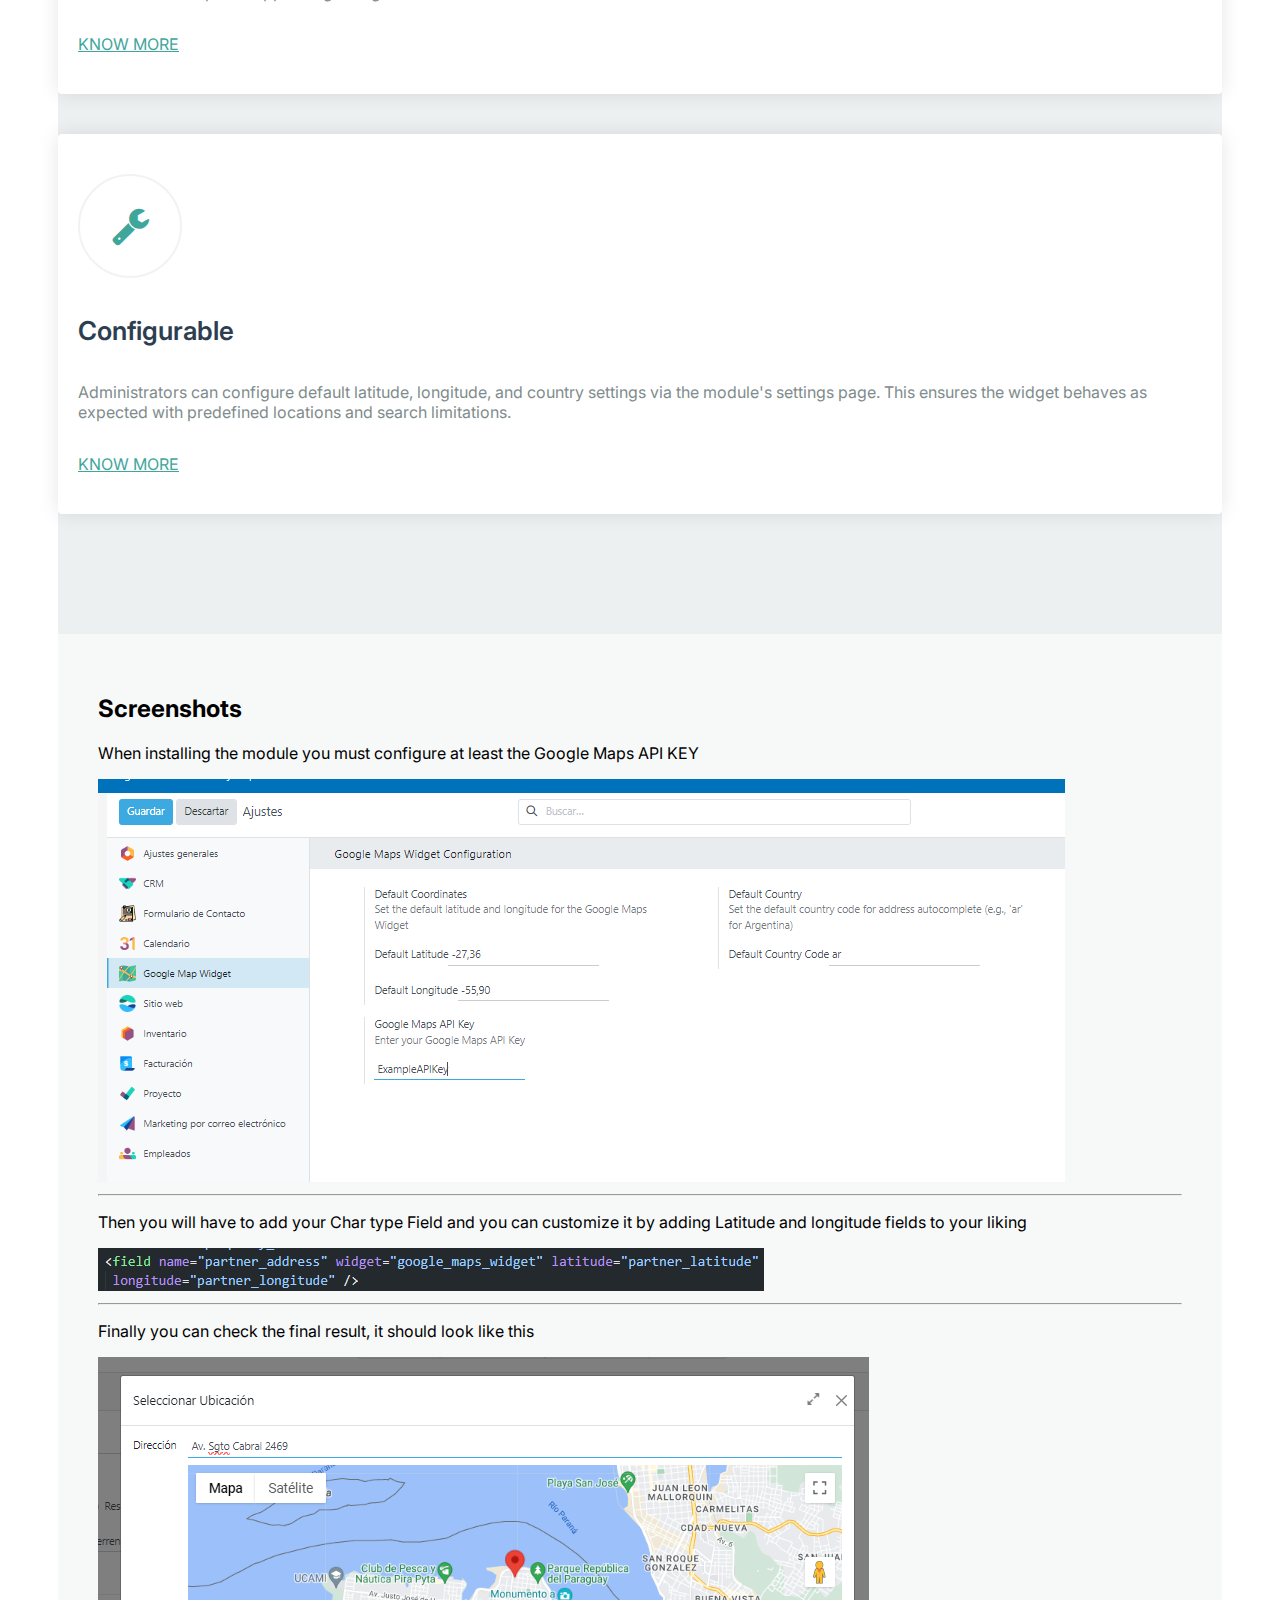
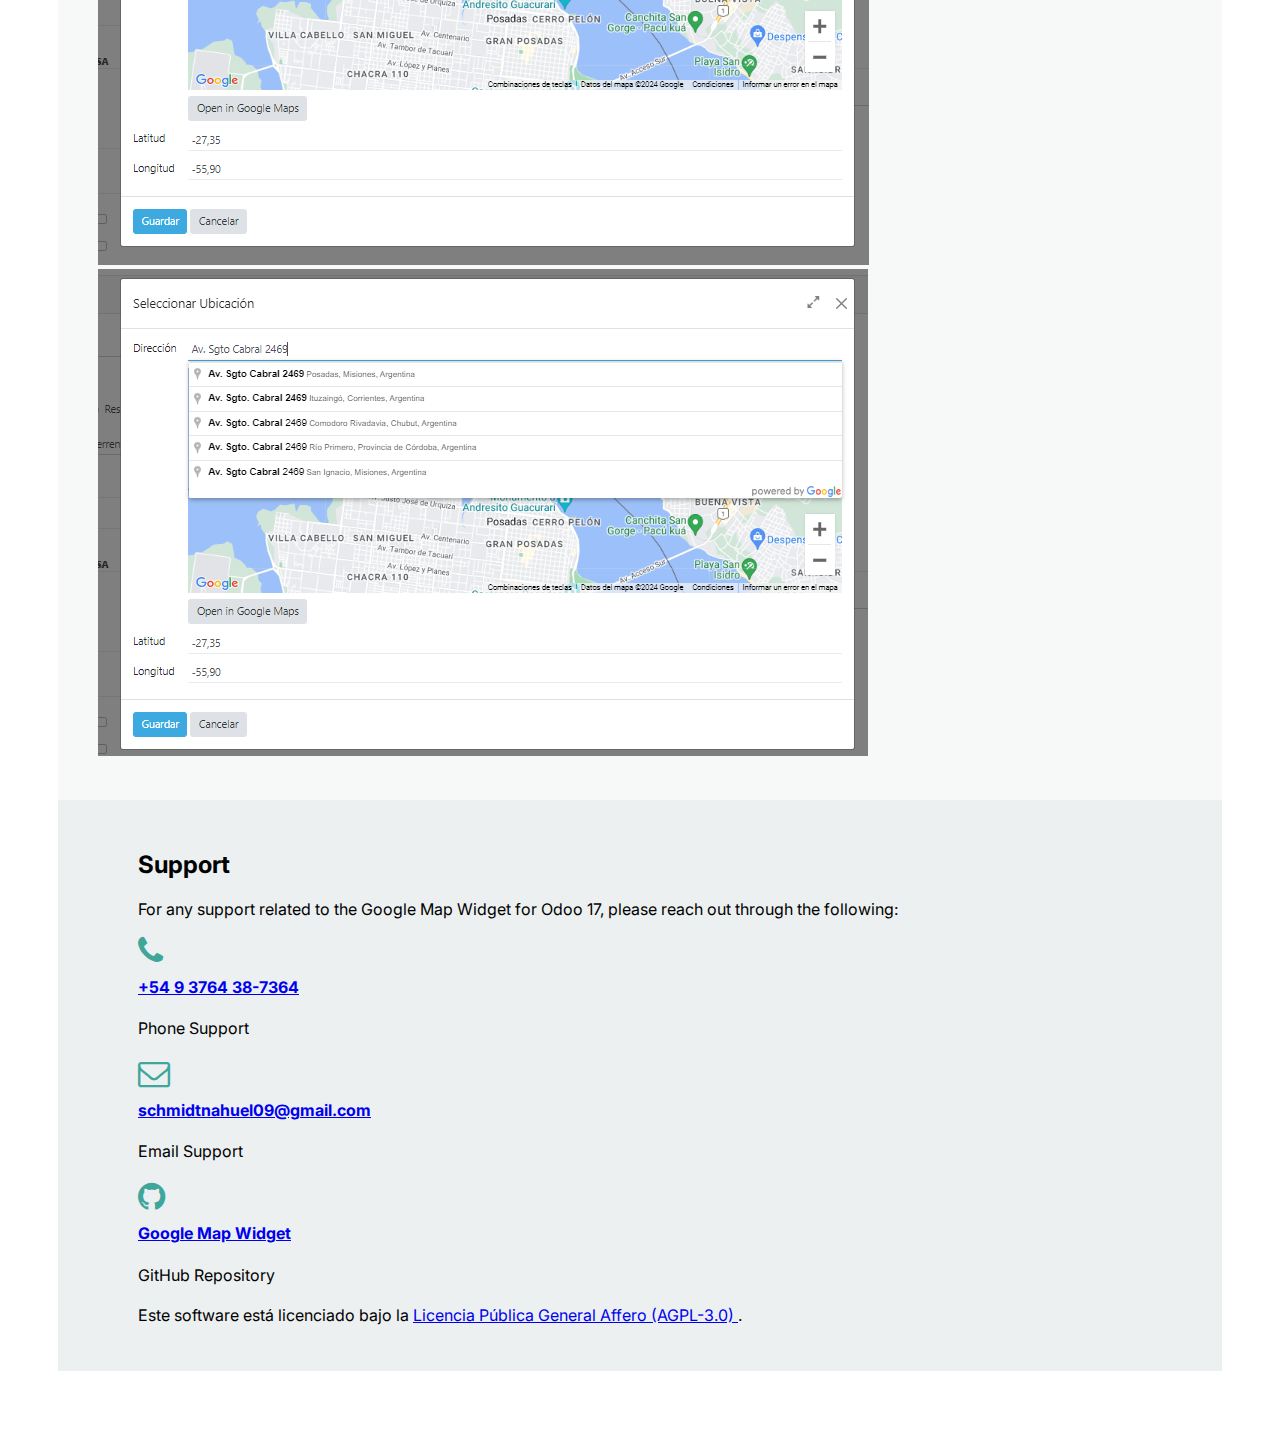
==== commit 56b4b1d5: "Fixed description" ====
--- a/google_maps_widget/static/description/index.html
+++ b/google_maps_widget/static/description/index.html
@@ -4,32 +4,23 @@
     <meta charset="UTF-8" />
     <meta name="viewport" content="width=device-width, initial-scale=1.0" />
     <title>Google Map Widget for Odoo 17</title>
-    <link
-      rel="stylesheet"
-      href="https://cdn.jsdelivr.net/npm/bootstrap@4.0.0/dist/css/bootstrap.min.css"
-      integrity="sha384-Gn5384xqQ1aoWXA+058RXPxPg6fy4IWvTNh0E263XmFcJlSAwiGgFAW/dAiS6JXm"
-      crossorigin="anonymous"
-    />
-    <link
-      href="https://cdnjs.cloudflare.com/ajax/libs/font-awesome/6.2.1/css/all.min.css"
-      rel="stylesheet"
-    />
+    <link rel="preload" href="//apps.odoocdn.com/web/static/src/libs/fontawesome/fonts/fontawesome-webfont.woff2?v=4.7.0" as="font" crossorigin="">
+    <link rel="stylesheet" href="https://cdnjs.cloudflare.com/ajax/libs/font-awesome/4.7.0/css/font-awesome.min.css">
     <link rel="preconnect" href="https://fonts.googleapis.com" />
     <link rel="preconnect" href="https://fonts.gstatic.com" crossorigin />
     <link
-      href="https://fonts.googleapis.com/css2?family=Inter:wght@400;500;600;700;800&display=swap"
+      href="https://fonts.googleapis.com/css2?family=Inter:wght@400 !important;500 !important;600 !important;700 !important;800&display=swap"
       rel="stylesheet"
     />
-    <link rel="stylesheet" href="https://cdn.ayroui.com/1.0/css/starter.css" />
   </head>
-  <body style="padding: 50px; font-family: 'Inter', sans-serif !important">
+  <body style="padding: 50px !important; font-family: 'Inter', sans-serif !important">
     <section
       class="header-area header-one"
-      style="position: relative; background-color: #f7f9f9"
+      style="position: relative !important; background-color: #f7f9f9"
     >
       <div
         class="header-content-area"
-        style="background-color: #3ea69b; position: relative; padding: 130px 0"
+        style="background-color: #3ea69b !important; position: relative !important; padding: 130px 0"
       >
         <div class="container">
           <div class="row align-items-center">
@@ -37,17 +28,17 @@
               <div class="header-wrapper">
                 <div
                   class="header-content"
-                  style="max-width: 540px; position: relative; z-index: 5"
+                  style="max-width: 540px !important; position: relative !important; z-index: 5"
                 >
                   <h1
                     class="header-title"
-                    style="color: #ffffff; font-weight: 800"
+                    style="color: #ffffff !important; font-weight: 800"
                   >
                     Google Maps Widget
                   </h1>
                   <p
                     class="text-lg"
-                    style="color: #ffffff; font-weight: 300; margin-top: 16px"
+                    style="color: #ffffff !important; font-weight: 300 !important; margin-top: 16px"
                   >
                     Allows you to easily manage locations on your Odoo models
                     with our Google Maps integration widget.
@@ -61,9 +52,9 @@
                       href="https://github.com/KloutDevs/odoo_google_maps_widget"
                       target="_blank"
                       style="
-                        border-color: #ffffff;
-                        background-color: #ffffff;
-                        color: #3ea69b;
+                        border-color: #ffffff !important;
+                        background-color: #ffffff !important;
+                        color: #3ea69b !important;
                       "
                     >
                       GO TO CODE
@@ -80,7 +71,7 @@
                     alt="Header"
                     width="512px"
                     height="512px"
-                    style="max-width: 730px; width: 100%"
+                    style="max-width: 730px !important; width: 100%"
                   />
                 </div>
               </div>
@@ -90,11 +81,11 @@
         <div
           class="header-shape"
           style="
-            position: absolute;
-            bottom: -1px;
-            left: 0;
-            right: 0;
-            width: 100%;
+            position: absolute !important;
+            bottom: -1px !important;
+            left: 0 !important;
+            right: 0 !important;
+            width: 100% !important;
           "
         >
           <img
@@ -109,9 +100,9 @@
     <section
       class="about-area about-one"
       style="
-        background-color: #f7f9f9;
-        padding-top: 120px;
-        padding-bottom: 120px;
+        background-color: #f7f9f9 !important;
+        padding-top: 120px !important;
+        padding-bottom: 120px !important;
       "
     >
       <div class="container">
@@ -129,27 +120,27 @@
             <div
               class="single-about-items"
               style="
-                margin-top: 30px;
-                padding: 35px;
-                background-color: #ffffff;
-                border-radius: 10px;
-                box-shadow: 0 0 20px rgb(0 0 0 / 10%);
-                position: relative;
-                overflow: hidden;
-                transition: all 0.3s ease-out 0s;
+                margin-top: 30px !important;
+                padding: 35px !important;
+                background-color: #ffffff !important;
+                border-radius: 10px !important;
+                box-shadow: 0 0 20px rgb(0 0 0 / 10%) !important;
+                position: relative !important;
+                overflow: hidden !important;
+                transition: all 0.3s ease-out 0s !important;
               "
             >
               <div
                 class="items-icon"
                 style="
-                  width: 70px;
-                  height: 70px;
-                  line-height: 85px;
-                  text-align: center;
-                  border-radius: 10px;
-                  background-color: #ffffff;
-                  color: #3ea69b;
-                  box-shadow: 0 0 20px rgb(0 0 0 / 10%);
+                  width: 70px !important;
+                  height: 70px !important;
+                  line-height: 85px !important;
+                  text-align: center !important;
+                  border-radius: 10px !important;
+                  background-color: #ffffff !important;
+                  color: #3ea69b !important;
+                  box-shadow: 0 0 20px rgb(0 0 0 / 10%) !important;
                 "
               >
                 <i class="fa fa-map-marker" style="font-size: 32px"></i>
@@ -157,7 +148,7 @@
               <div class="items-content" style="margin-top: 32px">
                 <h4
                   class="items-title"
-                  style="color: #2c3e50; margin-bottom: 15px; font-weight: 600"
+                  style="color: #2c3e50 !important; margin-bottom: 15px !important; font-weight: 600"
                 >
                   Google Maps Integration
                 </h4>
@@ -174,27 +165,27 @@
             <div
               class="single-about-items"
               style="
-                margin-top: 30px;
-                padding: 35px;
-                background-color: #ffffff;
-                border-radius: 10px;
-                box-shadow: 0 0 20px rgb(0 0 0 / 10%);
-                position: relative;
-                overflow: hidden;
-                transition: all 0.3s ease-out 0s;
+                margin-top: 30px !important;
+                padding: 35px !important;
+                background-color: #ffffff !important;
+                border-radius: 10px !important;
+                box-shadow: 0 0 20px rgb(0 0 0 / 10%) !important;
+                position: relative !important;
+                overflow: hidden !important;
+                transition: all 0.3s ease-out 0s !important;
               "
             >
               <div
                 class="items-icon"
                 style="
-                  width: 70px;
-                  height: 70px;
-                  line-height: 85px;
-                  text-align: center;
-                  border-radius: 10px;
-                  background-color: #ffffff;
-                  color: #3ea69b;
-                  box-shadow: 0 0 20px rgb(0 0 0 / 10%);
+                  width: 70px !important;
+                  height: 70px !important;
+                  line-height: 85px !important;
+                  text-align: center !important;
+                  border-radius: 10px !important;
+                  background-color: #ffffff !important;
+                  color: #3ea69b !important;
+                  box-shadow: 0 0 20px rgb(0 0 0 / 10%) !important;
                 "
               >
                 <i class="fa fa-location-arrow" style="font-size: 32px"></i>
@@ -202,7 +193,7 @@
               <div class="items-content" style="margin-top: 32px">
                 <h4
                   class="items-title"
-                  style="color: #2c3e50; margin-bottom: 15px; font-weight: 600"
+                  style="color: #2c3e50 !important; margin-bottom: 15px !important; font-weight: 600"
                 >
                   Interactive Map Interface
                 </h4>
@@ -219,27 +210,27 @@
             <div
               class="single-about-items"
               style="
-                margin-top: 30px;
-                padding: 35px;
-                background-color: #ffffff;
-                border-radius: 10px;
-                box-shadow: 0 0 20px rgb(0 0 0 / 10%);
-                position: relative;
-                overflow: hidden;
-                transition: all 0.3s ease-out 0s;
+                margin-top: 30px !important;
+                padding: 35px !important;
+                background-color: #ffffff !important;
+                border-radius: 10px !important;
+                box-shadow: 0 0 20px rgb(0 0 0 / 10%) !important;
+                position: relative !important;
+                overflow: hidden !important;
+                transition: all 0.3s ease-out 0s !important;
               "
             >
               <div
                 class="items-icon"
                 style="
-                  width: 70px;
-                  height: 70px;
-                  line-height: 85px;
-                  text-align: center;
-                  border-radius: 10px;
-                  background-color: #ffffff;
-                  color: #3ea69b;
-                  box-shadow: 0 0 20px rgb(0 0 0 / 10%);
+                  width: 70px !important;
+                  height: 70px !important;
+                  line-height: 85px !important;
+                  text-align: center !important;
+                  border-radius: 10px !important;
+                  background-color: #ffffff !important;
+                  color: #3ea69b !important;
+                  box-shadow: 0 0 20px rgb(0 0 0 / 10%) !important;
                 "
               >
                 <i class="fa fa-search" style="font-size: 32px"></i>
@@ -247,7 +238,7 @@
               <div class="items-content" style="margin-top: 32px">
                 <h4
                   class="items-title"
-                  style="color: #2c3e50; margin-bottom: 15px; font-weight: 600"
+                  style="color: #2c3e50 !important; margin-bottom: 15px !important; font-weight: 600"
                 >
                   Address Autocomplete
                 </h4>
@@ -266,9 +257,9 @@
     <section
       class="features-area features-one"
       style="
-        background-color: #ecf0f1;
-        padding-top: 120px;
-        padding-bottom: 120px;
+        background-color: #ecf0f1 !important;
+        padding-top: 120px !important;
+        padding-bottom: 120px !important;
       "
     >
       <div class="container">
@@ -278,10 +269,10 @@
               <h3
                 class="title"
                 style="
-                  font-size: 44px;
-                  font-weight: 600;
-                  color: #2c3e50;
-                  line-height: 55px;
+                  font-size: 44px !important;
+                  font-weight: 600 !important;
+                  color: #2c3e50 !important;
+                  line-height: 55px !important;
                 "
               >
                 Features
@@ -289,10 +280,10 @@
               <p
                 class="text"
                 style="
-                  font-size: 16px;
-                  line-height: 24px;
-                  color: #7f8c8d;
-                  margin-top: 24px;
+                  font-size: 16px !important;
+                  line-height: 24px !important;
+                  color: #7f8c8d !important;
+                  margin-top: 24px !important;
                 "
               >
                 Stop struggling trying to integrate Google Maps into your Odoo,
@@ -306,29 +297,29 @@
             <div
               class="features-style-one text-center"
               style="
-                background-color: #ffffff;
-                padding: 40px 20px;
-                margin-top: 40px;
-                box-shadow: 0 0 20px rgb(0 0 0 / 10%);
-                border-radius: 4px;
-                transition: all 0.3s;
+                background-color: #ffffff !important;
+                padding: 40px 20px !important;
+                margin-top: 40px !important;
+                box-shadow: 0 0 20px rgb(0 0 0 / 10%) !important;
+                border-radius: 4px !important;
+                transition: all 0.3s !important;
               "
             >
               <div
                 class="features-icon"
                 style="
-                  position: relative;
-                  display: inline-block;
-                  z-index: 1;
-                  height: 100px;
-                  width: 100px;
-                  line-height: 100px;
-                  text-align: center;
-                  font-size: 40px;
-                  color: #3ea69b;
-                  border: 2px solid rgba(187, 187, 187, 0.192);
-                  border-radius: 50%;
-                  transition: all 0.3s ease-out 0s;
+                  position: relative !important;
+                  display: inline-block !important;
+                  z-index: 1 !important;
+                  height: 100px !important;
+                  width: 100px !important;
+                  line-height: 100px !important;
+                  text-align: center !important;
+                  font-size: 40px !important;
+                  color: #3ea69b !important;
+                  border: 2px solid rgba(187, 187, 187, 0.192) !important;
+                  border-radius: 50% !important;
+                  transition: all 0.3s ease-out 0s !important;
                 "
               >
                 <i class="fa fa-map-marker"></i>
@@ -337,16 +328,16 @@
                 <h4
                   class="features-title"
                   style="
-                    font-size: 26px;
-                    line-height: 35px;
-                    font-weight: 600;
-                    color: #2c3e50;
-                    transition: all 0.3s ease-out 0s;
+                    font-size: 26px !important;
+                    line-height: 35px !important;
+                    font-weight: 600 !important;
+                    color: #2c3e50 !important;
+                    transition: all 0.3s ease-out 0s !important;
                   "
                 >
                   Geolocation Features
                 </h4>
-                <p class="text" style="color: #7f8c8d; margin-top: 16px">
+                <p class="text" style="color: #7f8c8d !important; margin-top: 16px">
                   The widget automatically fetches latitude and longitude based
                   on the selected address. This geolocation functionality
                   ensures that users can quickly map and store location data
@@ -359,7 +350,7 @@
                   <a
                     class="btn primary-btn-outline rounded-full"
                     href="javascript:void(0)"
-                    style="border-color: #3ea69b; color: #3ea69b"
+                    style="border-color: #3ea69b !important; color: #3ea69b"
                   >
                     KNOW MORE
                   </a>
@@ -371,29 +362,29 @@
             <div
               class="features-style-one text-center"
               style="
-                background-color: #ffffff;
-                padding: 40px 20px;
-                margin-top: 40px;
-                box-shadow: 0 0 20px rgb(0 0 0 / 10%);
-                border-radius: 4px;
-                transition: all 0.3s;
+                background-color: #ffffff !important;
+                padding: 40px 20px !important;
+                margin-top: 40px !important;
+                box-shadow: 0 0 20px rgb(0 0 0 / 10%) !important;
+                border-radius: 4px !important;
+                transition: all 0.3s !important;
               "
             >
               <div
                 class="features-icon"
                 style="
-                  position: relative;
-                  display: inline-block;
-                  z-index: 1;
-                  height: 100px;
-                  width: 100px;
-                  line-height: 100px;
-                  text-align: center;
-                  font-size: 40px;
-                  color: #3ea69b;
-                  border: 2px solid rgba(187, 187, 187, 0.192);
-                  border-radius: 50%;
-                  transition: all 0.3s ease-out 0s;
+                  position: relative !important;
+                  display: inline-block !important;
+                  z-index: 1 !important;
+                  height: 100px !important;
+                  width: 100px !important;
+                  line-height: 100px !important;
+                  text-align: center !important;
+                  font-size: 40px !important;
+                  color: #3ea69b !important;
+                  border: 2px solid rgba(187, 187, 187, 0.192) !important;
+                  border-radius: 50% !important;
+                  transition: all 0.3s ease-out 0s !important;
                 "
               >
                 <i class="fa fa-comments-o"></i>
@@ -402,16 +393,16 @@
                 <h4
                   class="features-title"
                   style="
-                    font-size: 26px;
-                    line-height: 35px;
-                    font-weight: 600;
-                    color: #2c3e50;
-                    transition: all 0.3s ease-out 0s;
+                    font-size: 26px !important;
+                    line-height: 35px !important;
+                    font-weight: 600 !important;
+                    color: #2c3e50 !important;
+                    transition: all 0.3s ease-out 0s !important;
                   "
                 >
                   Support
                 </h4>
-                <p class="text" style="color: #7f8c8d; margin-top: 16px">
+                <p class="text" style="color: #7f8c8d !important; margin-top: 16px">
                   Get fast and complete support regarding the addon at no cost.
                 </p>
                 <div
@@ -421,7 +412,7 @@
                   <a
                     class="btn primary-btn-outline rounded-full"
                     href="javascript:void(0)"
-                    style="border-color: #3ea69b; color: #3ea69b"
+                    style="border-color: #3ea69b !important; color: #3ea69b"
                   >
                     KNOW MORE
                   </a>
@@ -433,29 +424,29 @@
             <div
               class="features-style-one text-center"
               style="
-                background-color: #ffffff;
-                padding: 40px 20px;
-                margin-top: 40px;
-                box-shadow: 0 0 20px rgb(0 0 0 / 10%);
-                border-radius: 4px;
-                transition: all 0.3s;
+                background-color: #ffffff !important;
+                padding: 40px 20px !important;
+                margin-top: 40px !important;
+                box-shadow: 0 0 20px rgb(0 0 0 / 10%) !important;
+                border-radius: 4px !important;
+                transition: all 0.3s !important;
               "
             >
               <div
                 class="features-icon"
                 style="
-                  position: relative;
-                  display: inline-block;
-                  z-index: 1;
-                  height: 100px;
-                  width: 100px;
-                  line-height: 100px;
-                  text-align: center;
-                  font-size: 40px;
-                  color: #3ea69b;
-                  border: 2px solid rgba(187, 187, 187, 0.192);
-                  border-radius: 50%;
-                  transition: all 0.3s ease-out 0s;
+                  position: relative !important;
+                  display: inline-block !important;
+                  z-index: 1 !important;
+                  height: 100px !important;
+                  width: 100px !important;
+                  line-height: 100px !important;
+                  text-align: center !important;
+                  font-size: 40px !important;
+                  color: #3ea69b !important;
+                  border: 2px solid rgba(187, 187, 187, 0.192) !important;
+                  border-radius: 50% !important;
+                  transition: all 0.3s ease-out 0s !important;
                 "
               >
                 <i class="fa fa-wrench"></i>
@@ -464,16 +455,16 @@
                 <h4
                   class="features-title"
                   style="
-                    font-size: 26px;
-                    line-height: 35px;
-                    font-weight: 600;
-                    color: #2c3e50;
-                    transition: all 0.3s ease-out 0s;
+                    font-size: 26px !important;
+                    line-height: 35px !important;
+                    font-weight: 600 !important;
+                    color: #2c3e50 !important;
+                    transition: all 0.3s ease-out 0s !important;
                   "
                 >
                   Configurable
                 </h4>
-                <p class="text" style="color: #7f8c8d; margin-top: 16px">
+                <p class="text" style="color: #7f8c8d !important; margin-top: 16px">
                   Administrators can configure default latitude, longitude, and
                   country settings via the module's settings page. This ensures
                   the widget behaves as expected with predefined locations and
@@ -486,7 +477,7 @@
                   <a
                     class="btn primary-btn-outline rounded-full"
                     href="javascript:void(0)"
-                    style="border-color: #3ea69b; color: #3ea69b"
+                    style="border-color: #3ea69b !important; color: #3ea69b"
                   >
                     KNOW MORE
                   </a>
@@ -500,7 +491,7 @@
 
     <div
       class="section-title-one pt-4"
-      style="background-color: #f7f9f9; padding: 40px"
+      style="background-color: #f7f9f9 !important; padding: 40px"
     >
       <div class="container">
         <div class="row">
@@ -564,7 +555,7 @@
 
     <section
       class="contact-info"
-      style="padding: 30px 80px 30px 80px; background-color: #ecf0f1"
+      style="padding: 30px 80px 30px 80px !important; background-color: #ecf0f1"
     >
       <div class="container text-center">
         <h2>Support</h2>
@@ -574,7 +565,7 @@
         </p>
         <div class="row pt-5">
           <div class="col-md-4 contact-item" style="margin-bottom: 20px">
-            <i class="fa fa-phone" style="font-size: 2rem; color: #3ea69b"></i>
+            <i class="fa fa-phone" style="font-size: 2rem !important; color: #3ea69b"></i>
             <h4 style="margin-top: 10px">
               <a
                 href="https://wa.me/543764354375?text=Hello,%20I%20come%20for%20your%20Odoo%20Google%20Map%20Widget%20plugin."
@@ -586,7 +577,7 @@
           <div class="col-md-4 contact-item" style="margin-bottom: 20px">
             <i
               class="fa fa-envelope-o"
-              style="font-size: 2rem; color: #3ea69b"
+              style="font-size: 2rem !important; color: #3ea69b"
             ></i>
             <h4 style="margin-top: 10px">
               <a href="mailto:schmidtnahuel09@gmail.com"
@@ -598,7 +589,7 @@
           <div class="col-md-4 contact-item" style="margin-bottom: 20px">
             <i
               class="fa fa-github"
-              style="font-size: 2rem; color: #3ea69b"
+              style="font-size: 2rem !important; color: #3ea69b"
             ></i>
             <h4 style="margin-top: 10px">
               <a
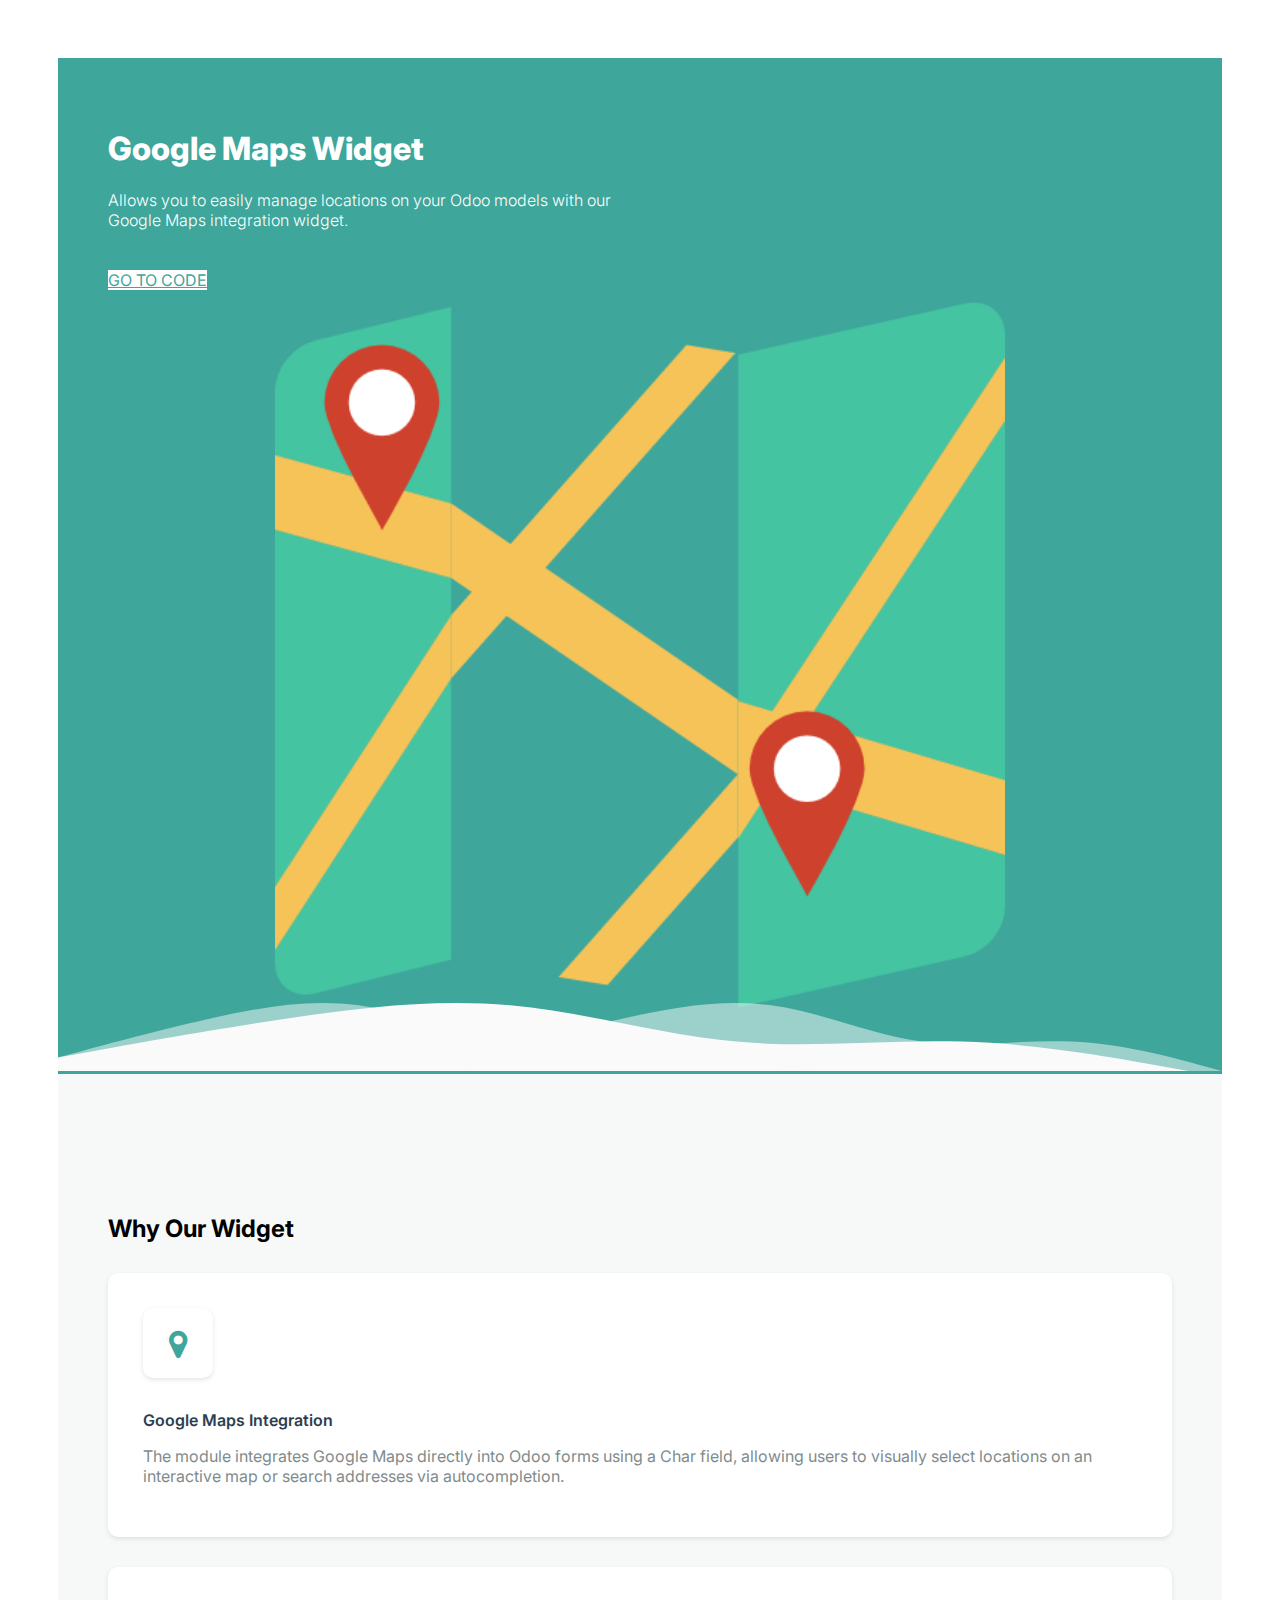
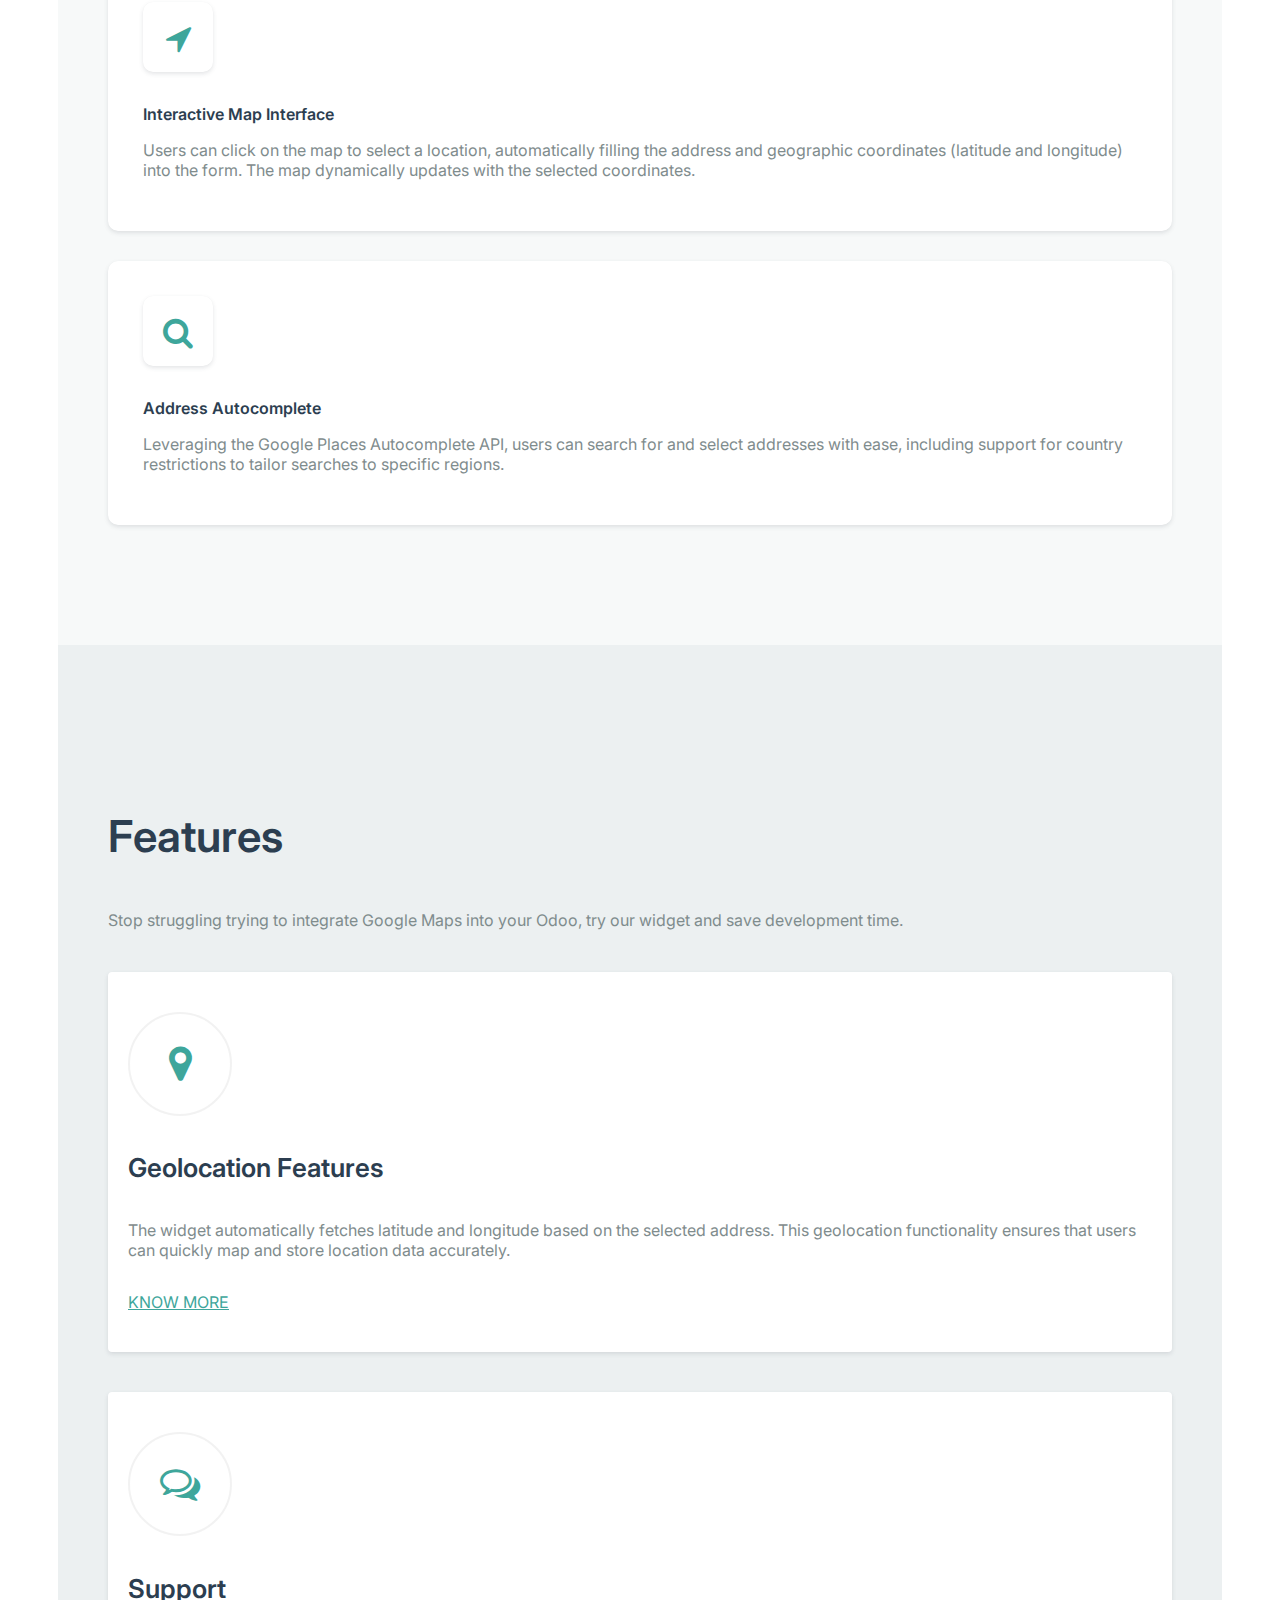
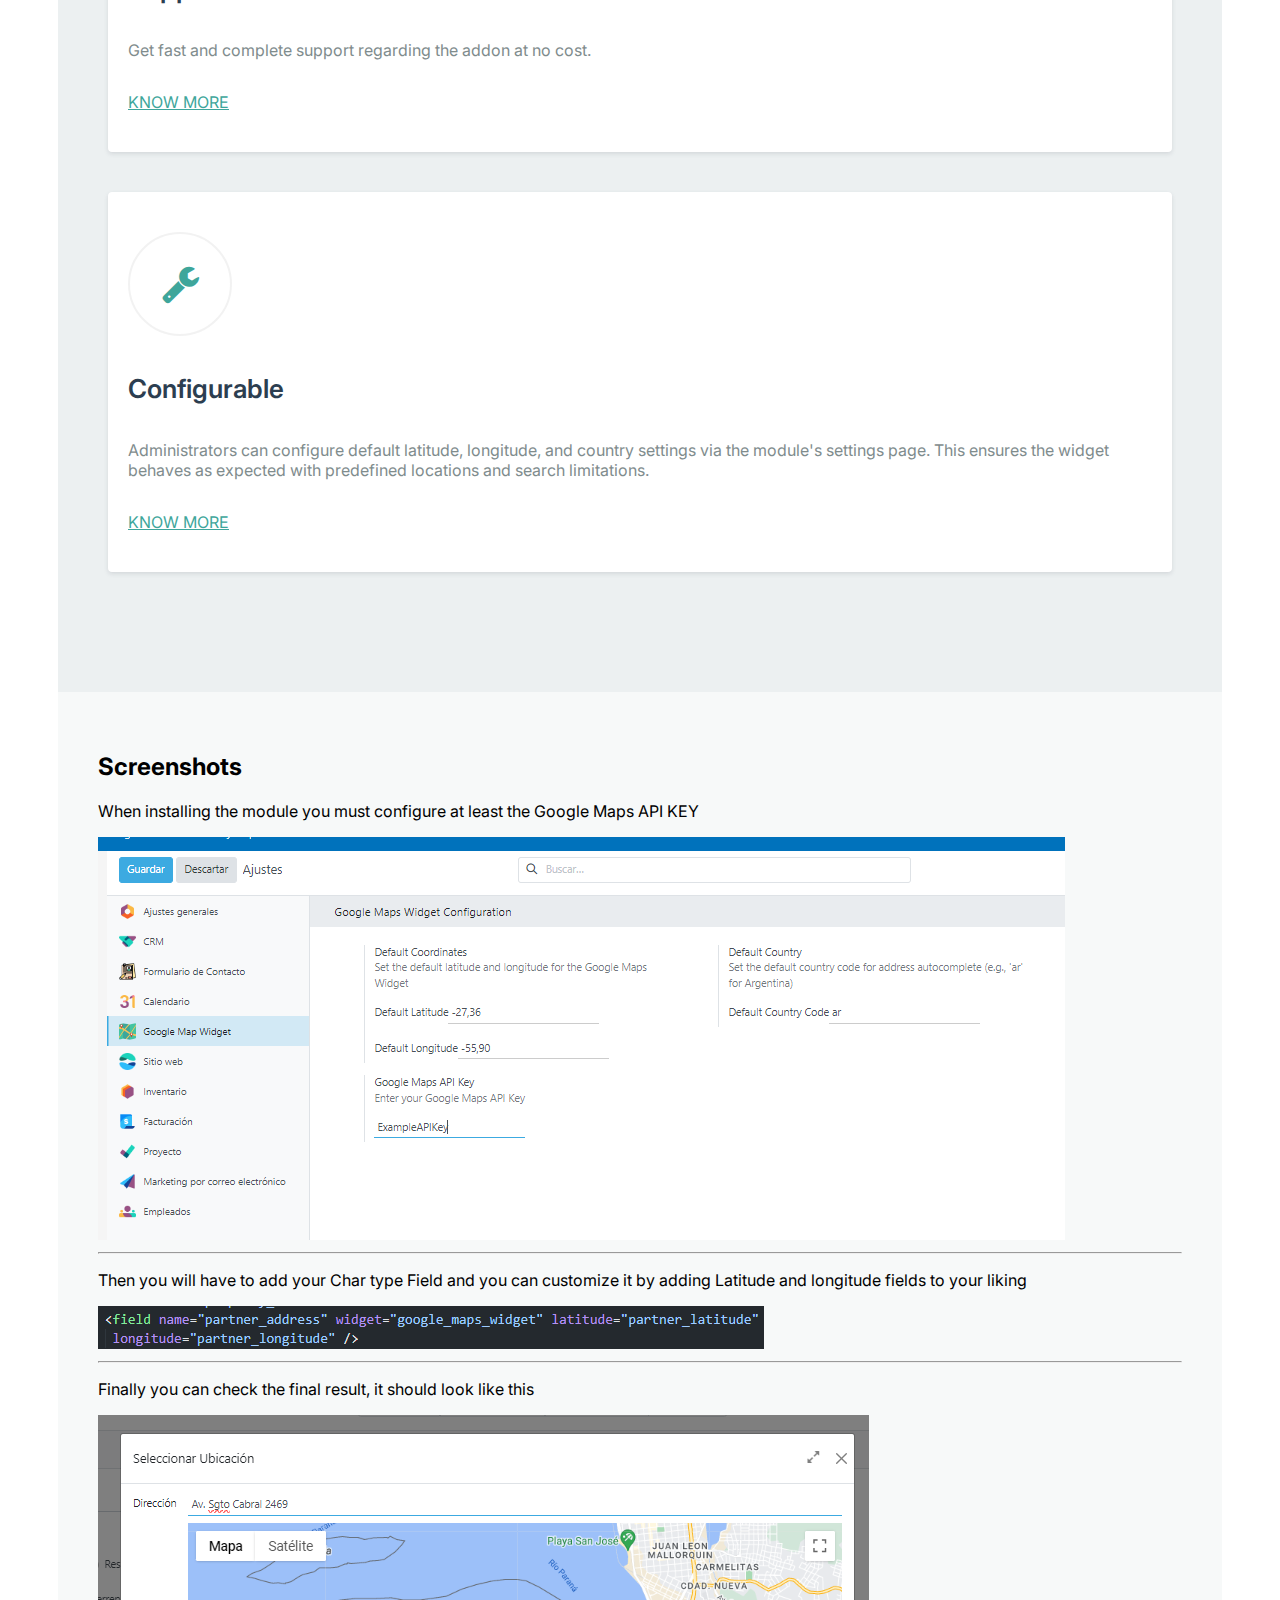
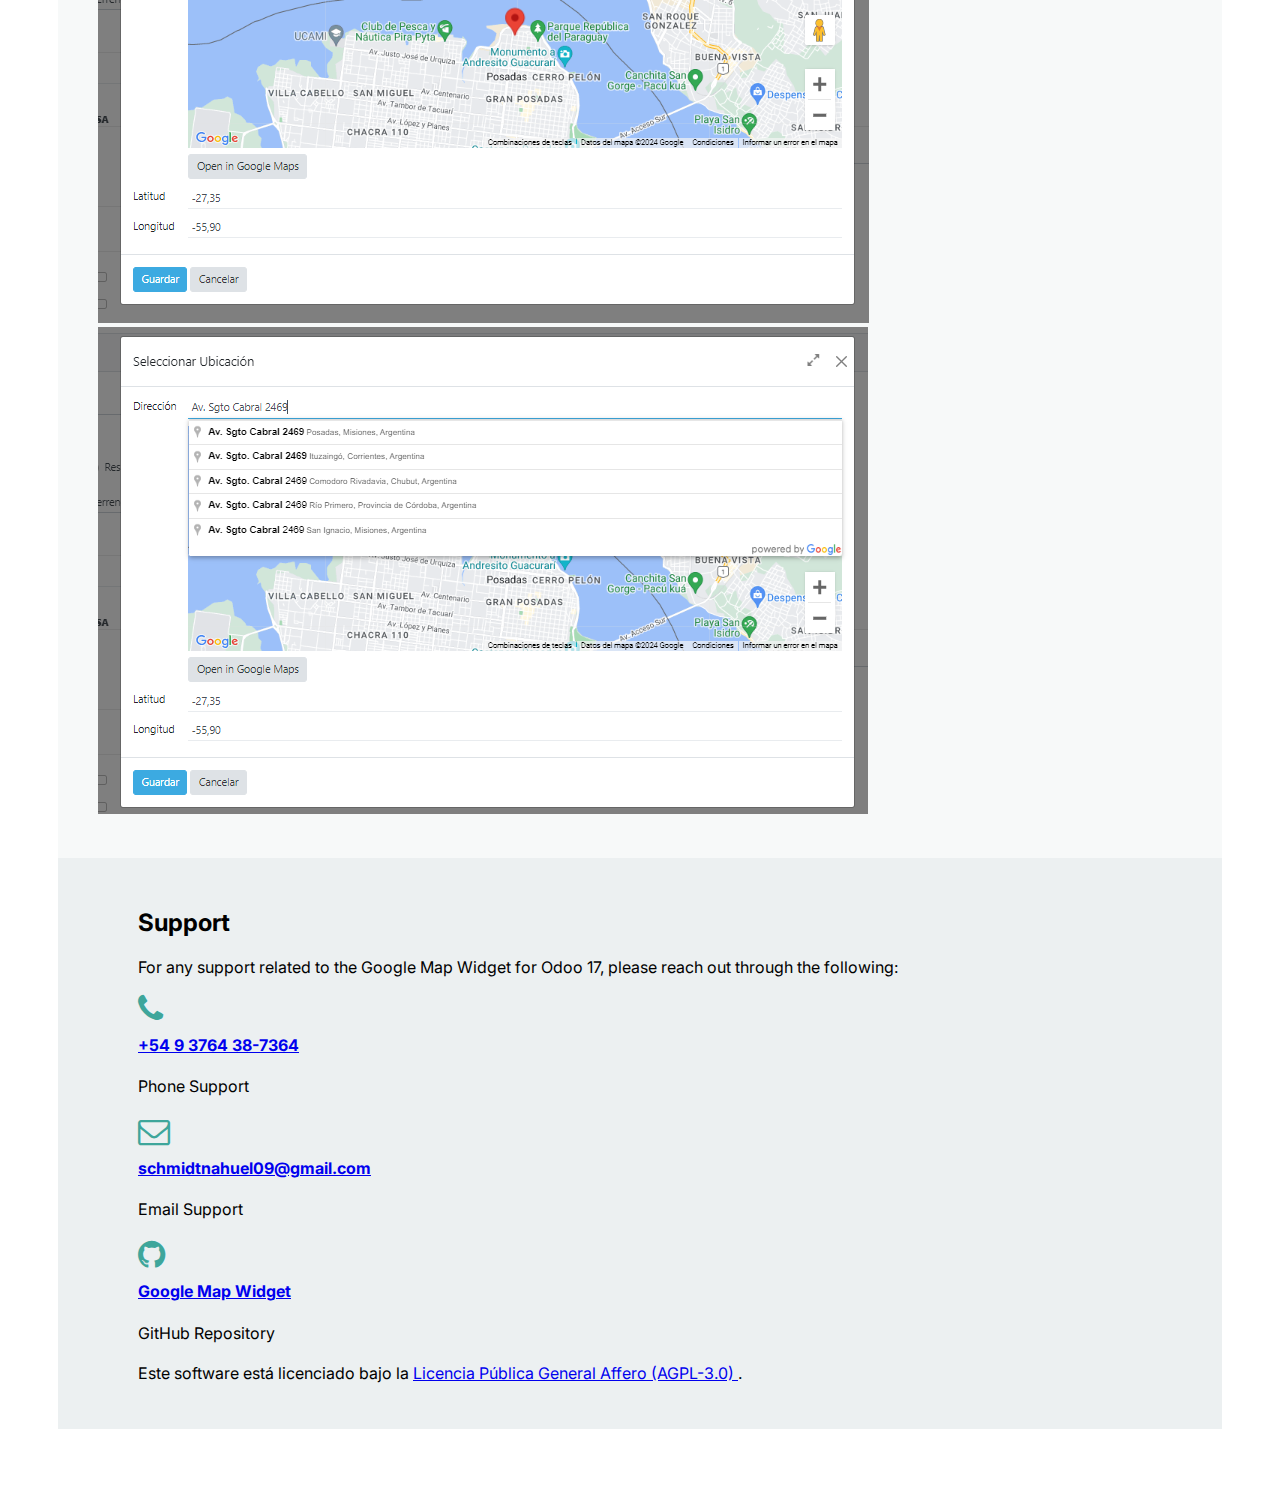
==== commit 6efca2ae: "Fixed description" ====
--- a/google_maps_widget/static/description/index.html
+++ b/google_maps_widget/static/description/index.html
@@ -4,6 +4,7 @@
     <meta charset="UTF-8" />
     <meta name="viewport" content="width=device-width, initial-scale=1.0" />
     <title>Google Map Widget for Odoo 17</title>
+    <link href="https://cdn.jsdelivr.net/npm/bootstrap@5.0.2/dist/css/bootstrap.min.css" rel="stylesheet" integrity="sha384-EVSTQN3/azprG1Anm3QDgpJLIm9Nao0Yz1ztcQTwFspd3yD65VohhpuuCOmLASjC" crossorigin="anonymous">
     <link rel="preload" href="//apps.odoocdn.com/web/static/src/libs/fontawesome/fonts/fontawesome-webfont.woff2?v=4.7.0" as="font" crossorigin="">
     <link rel="stylesheet" href="https://cdnjs.cloudflare.com/ajax/libs/font-awesome/4.7.0/css/font-awesome.min.css">
     <link rel="preconnect" href="https://fonts.googleapis.com" />
@@ -20,9 +21,9 @@
     >
       <div
         class="header-content-area"
-        style="background-color: #3ea69b !important; position: relative !important; padding: 130px 0"
+        style="background-color: #3ea69b !important; position: relative !important;"
       >
-        <div class="container">
+        <div class="container" style="padding: 50px;">
           <div class="row align-items-center">
             <div class="col-lg-6 col-12">
               <div class="header-wrapper">
@@ -71,7 +72,7 @@
                     alt="Header"
                     width="512px"
                     height="512px"
-                    style="max-width: 730px !important; width: 100%"
+                    style="max-width: 730px !important; width: 100% !important; height: 100% !important;"
                   />
                 </div>
               </div>
@@ -105,7 +106,7 @@
         padding-bottom: 120px !important;
       "
     >
-      <div class="container">
+      <div class="container" style="padding: 0 50px !important;">
         <div class="row">
           <div class="col-lg-12">
             <div class="about-title text-center">
@@ -124,7 +125,8 @@
                 padding: 35px !important;
                 background-color: #ffffff !important;
                 border-radius: 10px !important;
-                box-shadow: 0 0 20px rgb(0 0 0 / 10%) !important;
+                box-shadow: 0px 0px 1px rgba(40, 41, 61, 0.04),
+    0px 2px 4px rgba(96, 97, 112, 0.16) !important;
                 position: relative !important;
                 overflow: hidden !important;
                 transition: all 0.3s ease-out 0s !important;
@@ -140,7 +142,8 @@
                   border-radius: 10px !important;
                   background-color: #ffffff !important;
                   color: #3ea69b !important;
-                  box-shadow: 0 0 20px rgb(0 0 0 / 10%) !important;
+                  box-shadow: 0px 0px 1px rgba(40, 41, 61, 0.04),
+    0px 2px 4px rgba(96, 97, 112, 0.16) !important;
                 "
               >
                 <i class="fa fa-map-marker" style="font-size: 32px"></i>
@@ -169,7 +172,8 @@
                 padding: 35px !important;
                 background-color: #ffffff !important;
                 border-radius: 10px !important;
-                box-shadow: 0 0 20px rgb(0 0 0 / 10%) !important;
+                box-shadow: 0px 0px 1px rgba(40, 41, 61, 0.04),
+    0px 2px 4px rgba(96, 97, 112, 0.16) !important;
                 position: relative !important;
                 overflow: hidden !important;
                 transition: all 0.3s ease-out 0s !important;
@@ -185,7 +189,8 @@
                   border-radius: 10px !important;
                   background-color: #ffffff !important;
                   color: #3ea69b !important;
-                  box-shadow: 0 0 20px rgb(0 0 0 / 10%) !important;
+                  box-shadow: 0px 0px 1px rgba(40, 41, 61, 0.04),
+    0px 2px 4px rgba(96, 97, 112, 0.16) !important;
                 "
               >
                 <i class="fa fa-location-arrow" style="font-size: 32px"></i>
@@ -214,7 +219,8 @@
                 padding: 35px !important;
                 background-color: #ffffff !important;
                 border-radius: 10px !important;
-                box-shadow: 0 0 20px rgb(0 0 0 / 10%) !important;
+                box-shadow: 0px 0px 1px rgba(40, 41, 61, 0.04),
+    0px 2px 4px rgba(96, 97, 112, 0.16) !important;
                 position: relative !important;
                 overflow: hidden !important;
                 transition: all 0.3s ease-out 0s !important;
@@ -230,7 +236,8 @@
                   border-radius: 10px !important;
                   background-color: #ffffff !important;
                   color: #3ea69b !important;
-                  box-shadow: 0 0 20px rgb(0 0 0 / 10%) !important;
+                  box-shadow: 0px 0px 1px rgba(40, 41, 61, 0.04),
+    0px 2px 4px rgba(96, 97, 112, 0.16) !important;
                 "
               >
                 <i class="fa fa-search" style="font-size: 32px"></i>
@@ -262,7 +269,7 @@
         padding-bottom: 120px !important;
       "
     >
-      <div class="container">
+      <div class="container" style="padding: 0 50px !important;">
         <div class="row justify-content-center">
           <div class="col-lg-6">
             <div class="section-title text-center">
@@ -300,7 +307,8 @@
                 background-color: #ffffff !important;
                 padding: 40px 20px !important;
                 margin-top: 40px !important;
-                box-shadow: 0 0 20px rgb(0 0 0 / 10%) !important;
+                box-shadow: 0px 0px 1px rgba(40, 41, 61, 0.04),
+    0px 2px 4px rgba(96, 97, 112, 0.16) !important;
                 border-radius: 4px !important;
                 transition: all 0.3s !important;
               "
@@ -365,7 +373,8 @@
                 background-color: #ffffff !important;
                 padding: 40px 20px !important;
                 margin-top: 40px !important;
-                box-shadow: 0 0 20px rgb(0 0 0 / 10%) !important;
+                box-shadow: 0px 0px 1px rgba(40, 41, 61, 0.04),
+    0px 2px 4px rgba(96, 97, 112, 0.16) !important;
                 border-radius: 4px !important;
                 transition: all 0.3s !important;
               "
@@ -427,7 +436,8 @@
                 background-color: #ffffff !important;
                 padding: 40px 20px !important;
                 margin-top: 40px !important;
-                box-shadow: 0 0 20px rgb(0 0 0 / 10%) !important;
+                box-shadow: 0px 0px 1px rgba(40, 41, 61, 0.04),
+    0px 2px 4px rgba(96, 97, 112, 0.16) !important;
                 border-radius: 4px !important;
                 transition: all 0.3s !important;
               "
